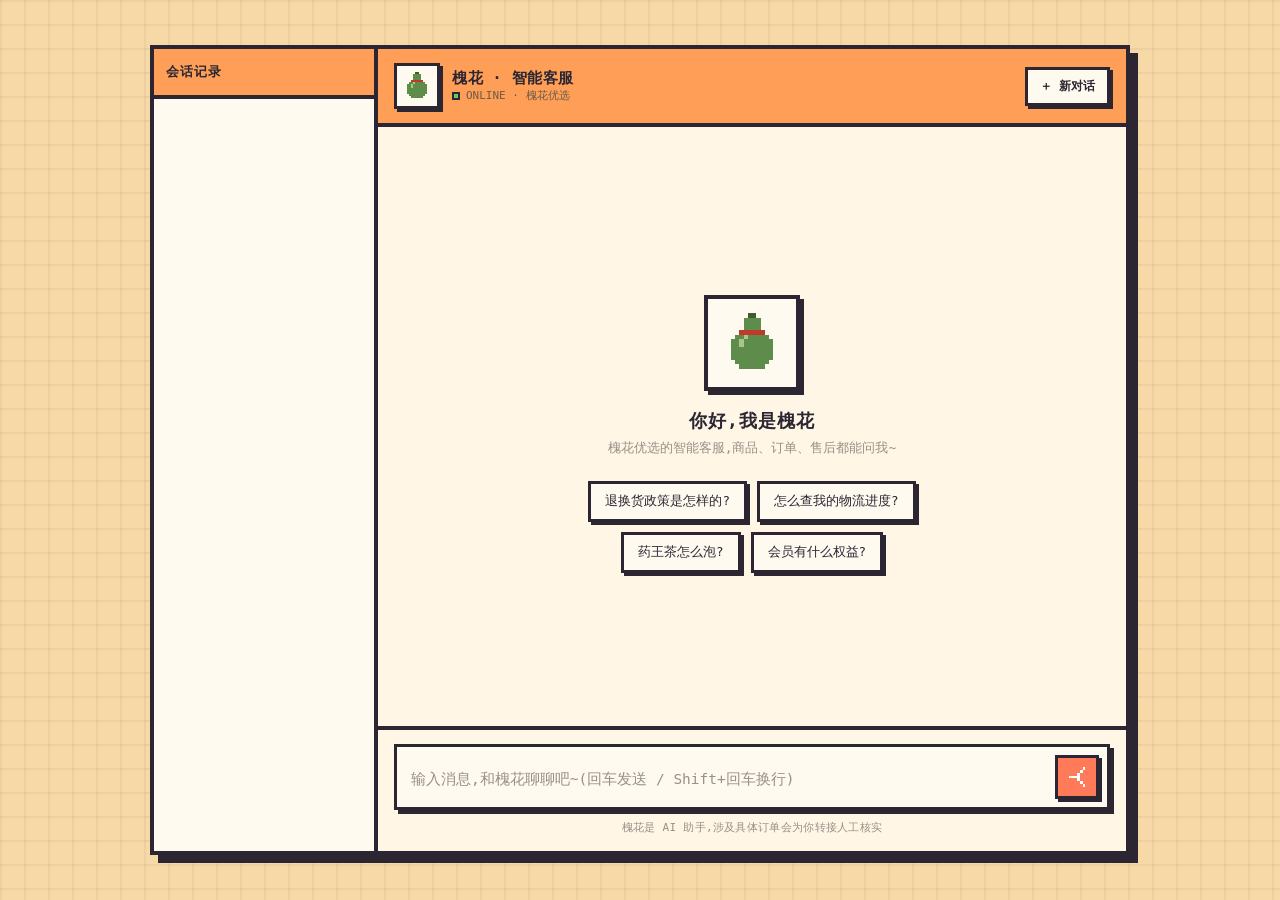
==== app/static/index.html @ 1f34b94e "Initial commit: MewHelp - 槐花优选 AI 智能客服 Agent 基于 Python 3.12 + FastAPI + LangGraph 的电商智能客服系统,覆盖意图分流、 " ====
<!doctype html>
<html lang="zh-CN">
<head>
  <meta charset="utf-8" />
  <meta name="viewport" content="width=device-width, initial-scale=1" />
  <title>槐花优选 · 智能客服</title>
  <link rel="icon" href="data:image/svg+xml,<svg xmlns='http://www.w3.org/2000/svg' viewBox='0 0 16 16' shape-rendering='crispEdges'><rect x='7' y='1' width='2' height='1' fill='%233e5c30'/><rect x='6' y='2' width='4' height='3' fill='%235e8c4a'/><rect x='5' y='5' width='6' height='1' fill='%23c0392b'/><rect x='4' y='6' width='8' height='7' fill='%235e8c4a'/><rect x='3' y='7' width='1' height='5' fill='%235e8c4a'/><rect x='12' y='7' width='1' height='5' fill='%235e8c4a'/><rect x='5' y='13' width='6' height='1' fill='%235e8c4a'/><rect x='5' y='7' width='1' height='2' fill='%23a8c686'/><rect x='6' y='6' width='1' height='1' fill='%23a8c686'/></svg>" />
  <style>
    :root {
      --ink: #2b2632;
      --fur: #ff9f57;
      --coral: #ff7a59;
      --cream: #fff6e6;
      --paper: #fffaf0;
      --muted: #9b8f86;
      --error: #d6455a;
      --online: #5fcf6a;
      --shadow: 4px 4px 0 var(--ink);
      --shadow-sm: 3px 3px 0 var(--ink);
      --shadow-lg: 8px 8px 0 var(--ink);
    }
    * { box-sizing: border-box; }
    img, svg { image-rendering: pixelated; }
    html, body { height: 100%; margin: 0; }
    body {
      font-family: ui-monospace, "SF Mono", "Cascadia Mono", Consolas,
        "PingFang SC", "Microsoft YaHei", monospace;
      color: var(--ink);
      display: flex;
      justify-content: center;
      align-items: center;
      background-color: #f7d9a8;
      background-image:
        linear-gradient(rgba(43,38,50,0.05) 2px, transparent 2px),
        linear-gradient(90deg, rgba(43,38,50,0.05) 2px, transparent 2px);
      background-size: 24px 24px;
    }
    .app {
      width: 100%;
      max-width: 980px;
      height: 100dvh;
      display: flex;
      flex-direction: row;
      background: var(--cream);
      overflow: hidden;
    }
    .main { flex: 1; min-width: 0; display: flex; flex-direction: column; }
    @media (min-width: 780px) {
      .app {
        height: min(90dvh, 860px);
        border: 4px solid var(--ink);
        box-shadow: var(--shadow-lg);
      }
    }

    /* ---------- ch07:会话侧栏(多会话切换,验收长对话记忆用) ---------- */
    #sidebar {
      flex: none;
      width: 224px;
      display: flex;
      flex-direction: column;
      border-right: 4px solid var(--ink);
      background: var(--paper);
    }
    @media (max-width: 779px) { #sidebar { display: none; } }
    .sb-head {
      padding: 14px 12px;
      border-bottom: 4px solid var(--ink);
      background: var(--fur);
      font-weight: 700; font-size: 13px; letter-spacing: 1px;
    }
    #conv-list { flex: 1; overflow-y: auto; padding: 10px; display: flex; flex-direction: column; gap: 8px; }
    #conv-list::-webkit-scrollbar { width: 10px; }
    #conv-list::-webkit-scrollbar-thumb { background: var(--fur); border: 2px solid var(--paper); }
    .conv-item {
      text-align: left;
      border: 3px solid var(--ink);
      background: var(--cream);
      padding: 8px 9px;
      cursor: pointer;
      font-family: inherit;
      color: var(--ink);
      box-shadow: 2px 2px 0 var(--ink);
      transition: transform .06s steps(1), box-shadow .06s steps(1), background .06s;
    }
    .conv-item:hover { background: #ffedd6; }
    .conv-item:active { transform: translate(2px, 2px); box-shadow: none; }
    .conv-item.active { background: var(--fur); transform: translate(2px, 2px); box-shadow: none; }
    .conv-item .ci-top { font-size: 12px; font-weight: 700; display: flex; align-items: center; gap: 6px; }
    .conv-item .ci-sum {
      font-size: 9px; font-weight: 700; color: #fff; background: var(--coral);
      border: 1px solid var(--ink); padding: 0 4px; letter-spacing: .5px;
    }
    .conv-item .ci-preview {
      font-size: 11px; color: var(--muted); margin-top: 3px;
      overflow: hidden; text-overflow: ellipsis; white-space: nowrap;
    }
    .sb-empty { font-size: 11.5px; color: var(--muted); text-align: center; padding: 18px 6px; }

    /* ---------- header ---------- */
    header {
      display: flex;
      align-items: center;
      gap: 12px;
      padding: 14px 16px;
      border-bottom: 4px solid var(--ink);
      background: var(--fur);
    }
    .avatar {
      flex: none;
      border: 3px solid var(--ink);
      background: var(--paper);
      box-shadow: var(--shadow-sm);
    }
    .avatar.lg { width: 46px; height: 46px; padding: 4px; }
    .avatar.sm { width: 34px; height: 34px; padding: 3px; box-shadow: 2px 2px 0 var(--ink); }
    .avatar svg { width: 100%; height: 100%; display: block; }
    .head-meta { display: flex; flex-direction: column; line-height: 1.35; }
    .head-meta .name { font-weight: 700; font-size: 15px; letter-spacing: .5px; }
    .head-meta .status { font-size: 11px; color: #6b5b48; display: flex; align-items: center; gap: 6px; }
    .dot-online { width: 8px; height: 8px; background: var(--online); border: 2px solid var(--ink); }
    header .spacer { flex: 1; }
    #new-chat {
      border: 3px solid var(--ink);
      background: var(--paper);
      color: var(--ink);
      padding: 8px 12px;
      font-family: inherit;
      font-size: 12px;
      font-weight: 700;
      cursor: pointer;
      box-shadow: var(--shadow-sm);
      transition: transform .06s steps(1), box-shadow .06s steps(1);
    }
    #new-chat:hover { background: #fff; }
    #new-chat:active { transform: translate(3px, 3px); box-shadow: none; }

    /* ---------- messages ---------- */
    #messages {
      flex: 1;
      overflow-y: auto;
      padding: 20px 18px 6px;
      display: flex;
      flex-direction: column;
      gap: 16px;
    }
    #messages::-webkit-scrollbar { width: 12px; }
    #messages::-webkit-scrollbar-track { background: transparent; }
    #messages::-webkit-scrollbar-thumb { background: var(--fur); border: 3px solid var(--cream); }

    .row { display: flex; align-items: flex-end; gap: 10px; animation: pop .12s steps(2); }
    .row.user { justify-content: flex-end; }
    .row.bot { justify-content: flex-start; }
    @keyframes pop { from { transform: translateY(6px); } to { transform: translateY(0); } }

    .bubble {
      max-width: 74%;
      padding: 11px 14px;
      border: 3px solid var(--ink);
      line-height: 1.65;
      font-size: 14.5px;
      white-space: pre-wrap;
      word-break: break-word;
      box-shadow: var(--shadow-sm);
    }
    .row.bot .bubble { background: var(--paper); color: var(--ink); }
    .row.user .bubble { background: var(--coral); color: #fff; }
    .bubble.error { background: #ffe3e6; color: var(--error); }
    .tool-badges { display: flex; flex-direction: column; gap: 4px; margin-bottom: 6px; }
    .tool-badges:empty { display: none; }
    .tool-badge {
      align-self: flex-start;
      font-size: 12px;
      color: var(--muted);
      background: rgba(0,0,0,.05);
      border: 1px dashed var(--muted);
      padding: 1px 7px;
      border-radius: 999px;
    }
    /* markdown 渲染(仅 bot 气泡文本区) */
    .bubble-text { white-space: normal; }
    .bubble-text > *:first-child { margin-top: 0; }
    .bubble-text > *:last-child { margin-bottom: 0; }
    .bubble-text p { margin: 0 0 8px; }
    .bubble-text h1, .bubble-text h2, .bubble-text h3,
    .bubble-text h4, .bubble-text h5, .bubble-text h6 {
      margin: 10px 0 6px; font-size: 15px; font-weight: 700;
    }
    .bubble-text ul, .bubble-text ol { margin: 6px 0; padding-left: 20px; }
    .bubble-text li { margin: 2px 0; }
    .bubble-text code {
      background: rgba(0,0,0,.06); padding: 1px 5px; border-radius: 4px;
      font-family: ui-monospace, Menlo, Consolas, monospace; font-size: 13px;
    }
    .bubble-text pre {
      background: rgba(0,0,0,.06); padding: 8px 10px; border-radius: 6px;
      overflow-x: auto; margin: 8px 0;
    }
    .bubble-text pre code { background: none; padding: 0; }
    .bubble-text table { border-collapse: collapse; margin: 8px 0; font-size: 13px; }
    .bubble-text th, .bubble-text td {
      border: 1px solid var(--muted); padding: 4px 8px; text-align: left;
    }
    .bubble-text th { background: rgba(0,0,0,.05); font-weight: 700; }
    .bubble-text hr { border: none; border-top: 2px dashed var(--muted); margin: 10px 0; }
    .bubble-text a { color: var(--coral); text-decoration: underline; }
    .bubble-text strong { font-weight: 700; }
    .bubble-text blockquote {
      margin: 6px 0; padding: 2px 10px; border-left: 3px solid var(--muted); color: var(--muted);
    }

    /* ---------- ch04:可点引用角标 + 来源浮层 ---------- */
    .cite {
      cursor: pointer;
      color: var(--coral);
      font-weight: 700;
      font-size: 11px;
      vertical-align: super;
      line-height: 0;
      padding: 0 1px;
      border-bottom: 2px solid var(--coral);
      user-select: none;
    }
    .cite:hover { background: var(--coral); color: #fff; }
    .cite-pop {
      position: fixed;
      z-index: 50;
      background: var(--paper);
      border: 3px solid var(--ink);
      box-shadow: var(--shadow);
      padding: 10px 12px;
      font-size: 13px;
      line-height: 1.55;
      max-height: 50vh;
      overflow-y: auto;
    }
    .cite-pop-path {
      font-weight: 700; font-size: 12px; color: var(--coral);
      border-bottom: 2px dashed var(--muted); padding-bottom: 5px; margin-bottom: 6px;
      word-break: break-word;
    }
    .cite-pop-q { font-weight: 700; margin-bottom: 4px; }
    .cite-pop-a { color: var(--ink); white-space: pre-wrap; word-break: break-word; }
    .cite-pop-meta { margin-top: 7px; font-size: 11px; color: var(--muted); }

    /* ---------- ch04:每段回答满意度反馈(👍/👎) ---------- */
    .feedback { display: flex; align-items: center; gap: 8px; margin-top: 10px; }
    .fb-btn {
      border: 2px solid var(--ink);
      background: var(--paper);
      color: var(--ink);
      width: 32px; height: 28px;
      display: grid; place-items: center;
      font-size: 14px; line-height: 1; padding: 0;
      font-family: inherit;
      cursor: pointer;
      box-shadow: 2px 2px 0 var(--ink);
      transition: transform .06s steps(1), box-shadow .06s steps(1), background .06s;
    }
    .fb-btn:hover:not(:disabled) { background: #ffedd6; }
    .fb-btn:active:not(:disabled) { transform: translate(2px, 2px); box-shadow: none; }
    .fb-btn.active { background: var(--coral); color: #fff; transform: translate(2px, 2px); box-shadow: none; }
    .fb-btn.dim { opacity: .4; }
    .fb-btn:disabled { cursor: default; }
    .fb-btn svg { width: 18px; height: 18px; display: block; image-rendering: auto; }
    .fb-done { font-size: 11px; color: var(--muted); letter-spacing: .3px; }

    /* typing indicator (blocky) */
    .typing { display: inline-flex; gap: 5px; padding: 3px 1px; }
    .typing span {
      width: 8px; height: 8px; background: var(--coral);
      animation: blink 1s steps(2) infinite;
    }
    .typing span:nth-child(2) { animation-delay: .2s; }
    .typing span:nth-child(3) { animation-delay: .4s; }
    @keyframes blink { 0%, 50% { opacity: 1; } 50.01%, 100% { opacity: .25; } }

    /* ---------- empty state ---------- */
    .empty {
      margin: auto;
      text-align: center;
      display: flex;
      flex-direction: column;
      align-items: center;
      gap: 6px;
      padding: 20px 12px;
      animation: pop .16s steps(3);
    }
    .empty .mascot {
      width: 96px; height: 96px; padding: 10px;
      border: 4px solid var(--ink);
      background: var(--paper);
      box-shadow: var(--shadow);
      margin-bottom: 12px;
    }
    .empty .mascot svg { width: 100%; height: 100%; display: block; }
    .empty h1 { font-size: 18px; margin: 0; font-weight: 700; letter-spacing: 1px; }
    .empty p { margin: 0; color: var(--muted); font-size: 13px; }
    .chips { display: flex; flex-wrap: wrap; gap: 10px; justify-content: center; margin-top: 18px; max-width: 440px; }
    .chip {
      border: 3px solid var(--ink);
      background: var(--paper);
      color: var(--ink);
      padding: 9px 14px;
      font-family: inherit;
      font-size: 12.5px;
      cursor: pointer;
      box-shadow: var(--shadow-sm);
      transition: transform .06s steps(1), box-shadow .06s steps(1), background .06s;
    }
    .chip:hover { background: #ffedd6; }
    .chip:active { transform: translate(3px, 3px); box-shadow: none; }

    /* ---------- ch05:actions 帧 - 转人工/建工单两独立按钮 ---------- */
    .action-bar { display: flex; gap: 10px; margin-top: 12px; flex-wrap: wrap; }
    .action-btn {
      border: 3px solid var(--ink);
      background: var(--paper);
      color: var(--ink);
      padding: 8px 14px;
      font-family: inherit;
      font-size: 12.5px;
      cursor: pointer;
      box-shadow: var(--shadow-sm);
      transition: transform .06s steps(1), box-shadow .06s steps(1), background .06s;
    }
    .action-btn:hover:not(:disabled) { background: #ffedd6; }
    .action-btn:active:not(:disabled) { transform: translate(3px, 3px); box-shadow: none; }
    .action-btn:disabled { background: #e8dcc8; color: var(--muted); cursor: not-allowed; }

    /* ---------- ch05:建工单表单弹窗 ---------- */
    .modal-mask {
      position: fixed; inset: 0; z-index: 50;
      background: rgba(43, 38, 50, .45);
      display: none; align-items: center; justify-content: center;
      padding: 20px;
    }
    .modal-mask.open { display: flex; }
    .ticket-modal {
      width: 100%; max-width: 420px;
      background: var(--paper);
      border: 4px solid var(--ink);
      box-shadow: var(--shadow-lg);
      padding: 20px;
    }
    .ticket-modal h3 { margin: 0 0 4px; font-size: 16px; color: var(--ink); }
    .ticket-modal .sub { margin: 0 0 16px; font-size: 12px; color: var(--muted); }
    .ticket-field { margin-bottom: 14px; }
    .ticket-field label { display: block; font-size: 12.5px; margin-bottom: 6px; color: var(--ink); }
    .ticket-field label .req { color: var(--error); }
    .ticket-field select,
    .ticket-field textarea {
      width: 100%; font-family: inherit; font-size: 13px; color: var(--ink);
      border: 3px solid var(--ink); background: var(--cream);
      padding: 9px 10px; box-shadow: var(--shadow-sm);
    }
    .ticket-field textarea { resize: vertical; min-height: 88px; }
    .ticket-field select:focus,
    .ticket-field textarea:focus { outline: none; background: #fff; }
    .ticket-err { color: var(--error); font-size: 12px; min-height: 16px; margin: -6px 0 10px; }
    .modal-actions { display: flex; gap: 10px; justify-content: flex-end; }
    .modal-actions button {
      border: 3px solid var(--ink); font-family: inherit; font-size: 13px;
      padding: 9px 16px; cursor: pointer; box-shadow: var(--shadow-sm);
    }
    .modal-actions .cancel { background: var(--paper); color: var(--ink); }
    .modal-actions .cancel:hover { background: #ffedd6; }
    .modal-actions .submit { background: var(--coral); color: #fff; }
    .modal-actions .submit:hover:not(:disabled) { background: #ff6a45; }
    .modal-actions button:active:not(:disabled) { transform: translate(3px, 3px); box-shadow: none; }
    .modal-actions .submit:disabled { background: #e8dcc8; color: var(--muted); cursor: not-allowed; }
    /* ch06:退款表单只读订单号输入框 */
    .ticket-field input {
      width: 100%; font-family: inherit; font-size: 13px; color: var(--muted);
      border: 3px solid var(--ink); background: #efe6d4;
      padding: 9px 10px; box-shadow: var(--shadow-sm);
    }
    /* ch06:订单选择器卡片(interrupt 缺订单号时聊天流里点选) */
    .order-cards { display: flex; flex-direction: column; gap: 8px; margin-top: 10px; }
    .order-card {
      text-align: left; border: 3px solid var(--ink); background: var(--cream);
      padding: 9px 11px; cursor: pointer; box-shadow: var(--shadow-sm);
      font-family: inherit; color: var(--ink);
    }
    .order-card:hover:not(:disabled) { background: #ffedd6; }
    .order-card:active:not(:disabled) { transform: translate(3px, 3px); box-shadow: none; }
    .order-card:disabled { cursor: not-allowed; opacity: .55; }
    .order-card.picked { background: #ffe0b3; opacity: 1; }
    .order-card .oc-top { font-size: 13px; font-weight: 700; }
    .order-card .oc-mid { font-size: 12.5px; margin-top: 2px; }
    .order-card .oc-bot { font-size: 11.5px; color: var(--muted); margin-top: 2px; }

    /* ---------- ch08:工单预览确认卡(interrupt confirm_ticket) ---------- */
    .ticket-confirm {
      border: 3px solid var(--ink); background: var(--cream);
      padding: 10px 12px; margin-top: 10px; box-shadow: var(--shadow-sm);
    }
    .ticket-confirm .tc-title { font-size: 13px; font-weight: 700; margin-bottom: 6px; }
    .ticket-confirm .tc-row { font-size: 12.5px; margin-top: 3px; display: flex; gap: 6px; }
    .ticket-confirm .tc-label { color: var(--muted); flex: none; }
    .ticket-confirm .tc-btns { display: flex; gap: 8px; margin-top: 10px; }
    .ticket-confirm .tc-cancel { background: var(--paper); }
    .ticket-confirm.decided { opacity: .75; }

    /* ---------- composer ---------- */
    footer { padding: 14px 16px 16px; border-top: 4px solid var(--ink); background: var(--cream); }
    .composer {
      display: flex;
      align-items: flex-end;
      gap: 10px;
      background: var(--paper);
      border: 3px solid var(--ink);
      padding: 8px 8px 8px 14px;
      box-shadow: var(--shadow);
    }
    #input {
      flex: 1;
      resize: none;
      border: none;
      background: transparent;
      padding: 8px 0;
      font-size: 14.5px;
      font-family: inherit;
      line-height: 1.5;
      max-height: 128px;
      color: var(--ink);
    }
    #input:focus { outline: none; }
    #input::placeholder { color: var(--muted); }
    #send {
      flex: none;
      width: 44px; height: 44px;
      border: 3px solid var(--ink);
      background: var(--coral);
      color: #fff;
      cursor: pointer;
      display: grid;
      place-items: center;
      box-shadow: var(--shadow-sm);
      transition: transform .06s steps(1), box-shadow .06s steps(1);
    }
    #send:hover:not(:disabled) { background: #ff8b6d; }
    #send:active:not(:disabled) { transform: translate(3px, 3px); box-shadow: none; }
    #send:disabled { background: #d8cbc0; cursor: not-allowed; box-shadow: none; }
    #send svg { width: 22px; height: 22px; display: block; }
    .foot-note { text-align: center; color: var(--muted); font-size: 11px; margin: 10px 0 0; letter-spacing: .3px; }
  </style>
</head>
<body>
  <div class="app">
    <aside id="sidebar">
      <div class="sb-head">会话记录</div>
      <div id="conv-list"></div>
    </aside>
    <div class="main">
    <header>
      <div class="avatar lg" data-mascot></div>
      <div class="head-meta">
        <span class="name">槐花 · 智能客服</span>
        <span class="status"><span class="dot-online"></span>ONLINE · 槐花优选</span>
      </div>
      <div class="spacer"></div>
      <button id="new-chat" type="button">＋ 新对话</button>
    </header>

    <div id="messages"></div>

    <footer>
      <div class="composer">
        <textarea id="input" rows="1" placeholder="输入消息,和槐花聊聊吧~(回车发送 / Shift+回车换行)"></textarea>
        <button id="send" type="button" aria-label="发送">
          <svg viewBox="0 0 16 16" shape-rendering="crispEdges" fill="currentColor">
            <rect x="2" y="7" width="8" height="2"/><rect x="8" y="5" width="2" height="2"/>
            <rect x="8" y="9" width="2" height="2"/><rect x="10" y="3" width="2" height="2"/>
            <rect x="10" y="11" width="2" height="2"/><rect x="12" y="1" width="2" height="2"/>
            <rect x="12" y="13" width="2" height="2"/>
          </svg>
        </button>
      </div>
      <p class="foot-note">槐花是 AI 助手,涉及具体订单会为你转接人工核实</p>
    </footer>
    </div><!-- /.main -->
  </div>

  <!-- ch05:建工单表单弹窗(点「建工单」弹出,选类别+填描述再提交) -->
  <div class="modal-mask" id="ticketMask">
    <div class="ticket-modal" role="dialog" aria-modal="true" aria-labelledby="ticketTitle">
      <h3 id="ticketTitle">创建工单</h3>
      <p class="sub">槐花会把问题登记成工单跟进处理</p>
      <div class="ticket-field">
        <label for="ticketType">反馈类别 <span class="req">*</span></label>
        <select id="ticketType">
          <option value="" disabled selected>请选择反馈类别…</option>
          <option value="售后">售后</option>
          <option value="投诉">投诉</option>
          <option value="咨询">咨询</option>
        </select>
      </div>
      <div class="ticket-field">
        <label for="ticketDesc">反馈描述 <span class="req">*</span></label>
        <textarea id="ticketDesc" placeholder="请描述您遇到的问题…"></textarea>
      </div>
      <div class="ticket-err" id="ticketErr"></div>
      <div class="modal-actions">
        <button type="button" class="cancel" id="ticketCancel">取消</button>
        <button type="button" class="submit" id="ticketSubmit">提交工单</button>
      </div>
    </div>
  </div>

  <div class="modal-mask" id="refundMask">
    <div class="ticket-modal" role="dialog" aria-modal="true" aria-labelledby="refundTitle">
      <h3 id="refundTitle">提交退款工单</h3>
      <p class="sub">确认订单与退款原因后提交,槐花会为您登记退款申请</p>
      <div class="ticket-field">
        <label for="refundOrder">订单号</label>
        <input id="refundOrder" type="text" readonly />
      </div>
      <div class="ticket-field">
        <label for="refundReason">退款原因 <span class="req">*</span></label>
        <select id="refundReason">
          <option value="" disabled selected>请选择退款原因…</option>
          <option value="七天无理由">七天无理由</option>
          <option value="质量问题">质量问题</option>
          <option value="发错货">发错货</option>
          <option value="不想要了">不想要了</option>
          <option value="其他">其他</option>
        </select>
      </div>
      <div class="ticket-err" id="refundErr"></div>
      <div class="modal-actions">
        <button type="button" class="cancel" id="refundCancel">取消</button>
        <button type="button" class="submit" id="refundSubmit">提交退款</button>
      </div>
    </div>
  </div>

  <script>
    const SESSION_KEY = "mewhelp_session_id";      // 稳定用户标识,作 user_id
    const CONV_KEY = "mewhelp_conversation_id";     // 当前会话 id,由后端 done 帧回传
    const SUGGESTIONS = ["退换货政策是怎样的?", "怎么查我的物流进度?", "药王茶怎么泡?", "会员有什么权益?"];
    const GOURD_SVG =
      '<svg viewBox="0 0 16 16" shape-rendering="crispEdges">' +
      '<rect x="7" y="1" width="2" height="1" fill="#3e5c30"/>' +
      '<rect x="6" y="2" width="4" height="3" fill="#5e8c4a"/>' +
      '<rect x="5" y="5" width="6" height="1" fill="#c0392b"/>' +
      '<rect x="4" y="6" width="8" height="7" fill="#5e8c4a"/>' +
      '<rect x="3" y="7" width="1" height="5" fill="#5e8c4a"/>' +
      '<rect x="12" y="7" width="1" height="5" fill="#5e8c4a"/>' +
      '<rect x="5" y="13" width="6" height="1" fill="#5e8c4a"/>' +
      '<rect x="5" y="7" width="1" height="2" fill="#a8c686"/>' +
      '<rect x="6" y="6" width="1" height="1" fill="#a8c686"/>' +
      "</svg>";
    // 点赞/点踩大拇指(矢量填充,fill=currentColor:平时 ink、点亮时随按钮变白)
    const THUMB_UP_SVG =
      '<svg viewBox="0 0 24 24" fill="currentColor"><path d="M1 21h4V9H1v12zm22-11c0-1.1-.9-2-2-2h-6.31l.95-4.57.03-.32c0-.41-.17-.79-.44-1.06L14.17 1 7.59 7.59C7.22 7.95 7 8.45 7 9v10c0 1.1.9 2 2 2h9c.83 0 1.54-.5 1.84-1.22l3.02-7.05c.09-.23.14-.47.14-.73v-2z"/></svg>';
    const THUMB_DOWN_SVG =
      '<svg viewBox="0 0 24 24" fill="currentColor"><path d="M15 3H6c-.83 0-1.54.5-1.84 1.22l-3.02 7.05c-.09.23-.14.47-.14.73v2c0 1.1.9 2 2 2h6.31l-.95 4.57-.03.32c0 .41.17.79.44 1.06L9.83 23l6.59-6.59c.36-.36.58-.86.58-1.41V5c0-1.1-.9-2-2-2zm4 0v12h4V3h-4z"/></svg>';
    const messagesEl = document.getElementById("messages");
    const inputEl = document.getElementById("input");
    const sendBtn = document.getElementById("send");
    const newChatBtn = document.getElementById("new-chat");

    for (const el of document.querySelectorAll("[data-mascot]")) el.innerHTML = GOURD_SVG;

    function getUserId() {
      let id = localStorage.getItem(SESSION_KEY);
      if (!id) {
        id = crypto.randomUUID();
        localStorage.setItem(SESSION_KEY, id);
      }
      return id;
    }

    function getConversationId() {
      const v = localStorage.getItem(CONV_KEY);
      return v ? Number(v) : null;
    }
    function setConversationId(id) {
      if (id != null) localStorage.setItem(CONV_KEY, String(id));
    }
    function clearConversationId() {
      localStorage.removeItem(CONV_KEY);
    }

    function renderEmptyState() {
      messagesEl.innerHTML = "";
      const wrap = document.createElement("div");
      wrap.className = "empty";
      wrap.innerHTML =
        '<div class="mascot">' + GOURD_SVG + "</div>" +
        "<h1>你好,我是槐花</h1>" +
        "<p>槐花优选的智能客服,商品、订单、售后都能问我~</p>" +
        '<div class="chips"></div>';
      const chips = wrap.querySelector(".chips");
      for (const s of SUGGESTIONS) {
        const c = document.createElement("button");
        c.className = "chip";
        c.type = "button";
        c.textContent = s;
        c.addEventListener("click", () => { if (!sendBtn.disabled) send(s); });
        chips.appendChild(c);
      }
      messagesEl.appendChild(wrap);
    }

    function clearEmptyState() {
      const e = messagesEl.querySelector(".empty");
      if (e) e.remove();
    }

    function addRow(role) {
      clearEmptyState();
      const row = document.createElement("div");
      row.className = "row " + role;
      if (role === "bot") {
        const av = document.createElement("div");
        av.className = "avatar sm";
        av.innerHTML = GOURD_SVG;
        row.appendChild(av);
      }
      const bubble = document.createElement("div");
      bubble.className = "bubble";
      row.appendChild(bubble);
      messagesEl.appendChild(row);
      messagesEl.scrollTop = messagesEl.scrollHeight;
      return bubble;
    }

    function showTyping(bubble) {
      bubble.innerHTML = '<span class="typing"><span></span><span></span><span></span></span>';
    }

    function setBusy(busy) {
      sendBtn.disabled = busy;
      inputEl.disabled = busy;
      if (!busy) inputEl.focus();
    }

    // ---------- 轻量 markdown 渲染(零依赖,先转义再解析,防注入) ----------
    function escapeHtml(s) {
      return s.replace(/[&<>]/g, (c) => ({ "&": "&amp;", "<": "&lt;", ">": "&gt;" }[c]));
    }
    function renderInline(s) {
      s = s.replace(/`([^`]+)`/g, (m, c) => "<code>" + c + "</code>");
      s = s.replace(/\*\*([^*]+)\*\*/g, "<strong>$1</strong>");
      s = s.replace(/(^|[^*])\*([^*\n]+)\*/g, "$1<em>$2</em>");
      s = s.replace(/~~([^~]+)~~/g, "<del>$1</del>");
      // 仅允许 http(s) 链接,挡 javascript: 等
      s = s.replace(/\[([^\]]+)\]\((https?:\/\/[^)\s]+)\)/g,
        '<a href="$2" target="_blank" rel="noopener">$1</a>');
      return s;
    }
    function renderMarkdown(md) {
      const lines = escapeHtml(md).split("\n");
      const out = [];
      const isTableSep = (l) => l && l.includes("-") && /^\s*\|?[\s:|-]+\|[\s:|-]*$/.test(l);
      const splitRow = (l) => l.replace(/^\s*\|/, "").replace(/\|\s*$/, "").split("|").map((c) => c.trim());
      const isSpecial = (l, next) =>
        /^```/.test(l) || /^(#{1,6})\s/.test(l) || /^\s*[-*+]\s+/.test(l) ||
        /^\s*\d+\.\s+/.test(l) || /^\s*(---|\*\*\*|___)\s*$/.test(l) || /^\s*>\s?/.test(l) ||
        (l.includes("|") && isTableSep(next));
      let i = 0;
      while (i < lines.length) {
        const line = lines[i];
        let m;
        if (/^```/.test(line)) {                                   // 代码块
          const buf = []; i++;
          while (i < lines.length && !/^```\s*$/.test(lines[i])) { buf.push(lines[i]); i++; }
          i++;
          out.push("<pre><code>" + buf.join("\n") + "</code></pre>"); continue;
        }
        if ((m = line.match(/^(#{1,6})\s+(.*)$/))) {               // 标题
          const n = m[1].length; out.push(`<h${n}>` + renderInline(m[2]) + `</h${n}>`); i++; continue;
        }
        if (/^\s*(---|\*\*\*|___)\s*$/.test(line)) { out.push("<hr>"); i++; continue; }  // 分隔线
        if (line.includes("|") && isTableSep(lines[i + 1])) {      // 表格
          const headers = splitRow(line); i += 2; const rows = [];
          while (i < lines.length && lines[i].includes("|") && lines[i].trim() !== "") {
            rows.push(splitRow(lines[i])); i++;
          }
          let t = "<table><thead><tr>" + headers.map((c) => "<th>" + renderInline(c) + "</th>").join("") + "</tr></thead><tbody>";
          for (const r of rows) t += "<tr>" + r.map((c) => "<td>" + renderInline(c) + "</td>").join("") + "</tr>";
          out.push(t + "</tbody></table>"); continue;
        }
        if (/^\s*[-*+]\s+/.test(line)) {                           // 无序列表
          const items = [];
          while (i < lines.length && /^\s*[-*+]\s+/.test(lines[i])) {
            items.push("<li>" + renderInline(lines[i].replace(/^\s*[-*+]\s+/, "")) + "</li>"); i++;
          }
          out.push("<ul>" + items.join("") + "</ul>"); continue;
        }
        if (/^\s*\d+\.\s+/.test(line)) {                           // 有序列表
          const items = [];
          while (i < lines.length && /^\s*\d+\.\s+/.test(lines[i])) {
            items.push("<li>" + renderInline(lines[i].replace(/^\s*\d+\.\s+/, "")) + "</li>"); i++;
          }
          out.push("<ol>" + items.join("") + "</ol>"); continue;
        }
        if (/^\s*>\s?/.test(line)) {                               // 引用
          const buf = [];
          while (i < lines.length && /^\s*>\s?/.test(lines[i])) { buf.push(lines[i].replace(/^\s*>\s?/, "")); i++; }
          out.push("<blockquote>" + buf.map(renderInline).join("<br>") + "</blockquote>"); continue;
        }
        if (line.trim() === "") { i++; continue; }                 // 空行
        const para = [];                                           // 段落
        while (i < lines.length && lines[i].trim() !== "" && !isSpecial(lines[i], lines[i + 1])) {
          para.push(lines[i]); i++;
        }
        out.push("<p>" + para.map(renderInline).join("<br>") + "</p>");
      }
      return out.join("");
    }

    // ---------- ch04:引用角标 [n] → 可点,弹来源浮层(section_path + 原文) ----------
    let citePop = null;
    function ensureCitePop() {
      if (citePop) return citePop;
      citePop = document.createElement("div");
      citePop.className = "cite-pop";
      citePop.hidden = true;
      document.body.appendChild(citePop);
      document.addEventListener("click", (e) => {
        if (citePop.hidden) return;
        if (!citePop.contains(e.target) && !e.target.classList.contains("cite")) hideCitePop();
      });
      document.addEventListener("keydown", (e) => { if (e.key === "Escape") hideCitePop(); });
      window.addEventListener("resize", hideCitePop);
      return citePop;
    }
    function hideCitePop() { if (citePop) citePop.hidden = true; }
    function showCitePop(sup, c) {
      const pop = ensureCitePop();
      pop.innerHTML =
        '<div class="cite-pop-path">' + escapeHtml(c.section_path || "来源") + "</div>" +
        (c.question ? '<div class="cite-pop-q">' + escapeHtml(c.question) + "</div>" : "") +
        '<div class="cite-pop-a">' + escapeHtml(c.answer || "") + "</div>" +
        '<div class="cite-pop-meta">来源编号 [' + c.n + "]" +
        (c.content_type ? " · " + escapeHtml(c.content_type) : "") + "</div>";
      pop.hidden = false;
      // 定位:角标下方,超出视口右/下边则回收
      const r = sup.getBoundingClientRect();
      const pw = Math.min(320, window.innerWidth - 24);
      pop.style.width = pw + "px";
      let left = Math.min(r.left, window.innerWidth - pw - 12);
      let top = r.bottom + 6;
      if (top + pop.offsetHeight > window.innerHeight - 12) top = Math.max(12, r.top - pop.offsetHeight - 6);
      pop.style.left = Math.max(12, left) + "px";
      pop.style.top = top + "px";
    }
    function decorateCitations(container, citations) {
      const byN = new Map(citations.map((c) => [String(c.n), c]));
      const walker = document.createTreeWalker(container, NodeFilter.SHOW_TEXT);
      const targets = [];
      let node;
      while ((node = walker.nextNode())) {
        if (node.parentElement.classList.contains("cite")) continue;
        if (/\[\d+\]/.test(node.nodeValue)) targets.push(node);
      }
      for (const textNode of targets) {
        const frag = document.createDocumentFragment();
        let last = 0;
        const re = /\[(\d+)\]/g;
        let m;
        while ((m = re.exec(textNode.nodeValue))) {
          const c = byN.get(m[1]);
          if (!c) continue;  // 非有效编号,保留原文
          if (m.index > last) frag.appendChild(document.createTextNode(textNode.nodeValue.slice(last, m.index)));
          const sup = document.createElement("sup");
          sup.className = "cite";
          sup.textContent = "[" + m[1] + "]";
          sup.title = c.section_path || "查看来源";
          sup.addEventListener("click", (e) => { e.stopPropagation(); showCitePop(sup, c); });
          frag.appendChild(sup);
          last = m.index + m[0].length;
        }
        if (last > 0) {
          if (last < textNode.nodeValue.length) frag.appendChild(document.createTextNode(textNode.nodeValue.slice(last)));
          textNode.parentNode.replaceChild(frag, textNode);
        }
      }
    }

    // ---------- ch04:每段回答满意度反馈(👍/👎,点一次点亮 + 已反馈,一次性)----------
    function addFeedbackBar(bubble) {
      if (bubble.querySelector(".feedback")) return;   // 防重复挂
      const bar = document.createElement("div");
      bar.className = "feedback";
      const up = document.createElement("button");
      up.type = "button"; up.className = "fb-btn"; up.innerHTML = THUMB_UP_SVG;
      up.setAttribute("aria-label", "这条回答有帮助");
      const down = document.createElement("button");
      down.type = "button"; down.className = "fb-btn"; down.innerHTML = THUMB_DOWN_SVG;
      down.setAttribute("aria-label", "这条回答没帮助");
      const done = document.createElement("span");
      done.className = "fb-done"; done.hidden = true; done.textContent = "已反馈,谢谢~";
      bar.append(up, down, done);
      // ch09:向上找这条回答之前最近的用户气泡,把该轮用户原话带给后端(👎 落池要用)
      function userQuestionBefore() {
        let row = bubble.closest(".row");
        while (row && (row = row.previousElementSibling)) {
          if (row.classList && row.classList.contains("user")) {
            const b = row.querySelector(".bubble");
            return (b ? b.textContent : row.textContent).trim();
          }
        }
        return "";
      }
      function give(chosen, other) {
        if (bar.dataset.given) return;   // 一次性,点过不再变
        bar.dataset.given = "1";
        chosen.classList.add("active");  // 点亮选中的
        other.classList.add("dim");      // 另一个淡出
        up.disabled = true; down.disabled = true;
        done.hidden = false;             // 显示"已反馈"
        // ch09:反馈接后端——👎 落低置信度问题池进飞轮,👍 后端只记日志;失败静默,UI 行为不变
        fetch("/api/feedback", {
          method: "POST", headers: { "Content-Type": "application/json" },
          body: JSON.stringify({ conversation_id: getConversationId(),
                                 rating: chosen === down ? "down" : "up",
                                 question: userQuestionBefore() }),
        }).catch(() => {});
      }
      up.addEventListener("click", () => give(up, down));
      down.addEventListener("click", () => give(down, up));
      bubble.appendChild(bar);
    }

    // ---------- ch05:actions 帧 - 转人工/建工单两按钮交互 ----------
    function renderActions(bubble, items) {
      const bar = document.createElement("div");
      bar.className = "action-bar";
      for (const a of items) {
        if (a.type === "select_order") {
          // ch08:报了不属于自己的订单号被拒,把他名下的单列出来点选。拒绝之后得给条出路,
          // 否则用户既查不到,也不知道自己的单号是多少
          renderOrderCards(bubble, a.orders || [], pickThenAsk);
          continue;
        }
        const btn = document.createElement("button");
        btn.type = "button";
        btn.className = "action-btn";
        if (a.type === "transfer_human") {
          btn.textContent = "转人工";
          btn.addEventListener("click", () => {
            btn.disabled = true;
            // 纯前端模拟:显示已转接 + 人工客服问候(本章不接真人系统)
            const sys = addRow("bot"); sys.textContent = "已转接人工客服";
            const greet = addRow("bot");
            greet.textContent = "您好,我是槐花优选人工客服,请问有什么可以帮您的";
            messagesEl.scrollTop = messagesEl.scrollHeight;
          });
        } else if (a.type === "create_ticket") {
          btn.textContent = "建工单";
          // 点「建工单」不再直接建单,而是弹出工单表单让用户选类别+填描述再提交
          btn.addEventListener("click", () => openTicketModal(btn));
        } else if (a.type === "refund_form") {
          btn.textContent = "提交退款工单";
          // ch06:能退时 Agent 调 submit_refund 被拦成此动作,点开退款表单(订单号只读+原因下拉)
          btn.addEventListener("click", () => openRefundModal(btn, a.draft || {}));
        }
        bar.appendChild(btn);
      }
      if (bar.children.length) bubble.appendChild(bar);   // 只有订单卡时不留一条空按钮栏
    }

    // ---------- ch05:建工单表单弹窗控制 ----------
    const ticketMask = document.getElementById("ticketMask");
    const ticketType = document.getElementById("ticketType");
    const ticketDesc = document.getElementById("ticketDesc");
    const ticketErr = document.getElementById("ticketErr");
    const ticketSubmit = document.getElementById("ticketSubmit");
    const ticketCancel = document.getElementById("ticketCancel");
    let ticketTriggerBtn = null;  // 记住是哪个「建工单」按钮触发的,成功后置灰它

    function openTicketModal(triggerBtn) {
      ticketTriggerBtn = triggerBtn;
      ticketType.value = "";          // 不预选,强制用户选
      ticketDesc.value = "";          // 留空,用户自己写
      ticketErr.textContent = "";
      ticketSubmit.disabled = false;
      ticketSubmit.textContent = "提交工单";
      ticketMask.classList.add("open");
      ticketDesc.focus();
    }
    function closeTicketModal() {
      ticketMask.classList.remove("open");
      ticketTriggerBtn = null;
    }

    ticketCancel.addEventListener("click", closeTicketModal);
    // 点遮罩空白处 / Esc 关闭(取消不建单,建工单按钮保持可用可重开)
    ticketMask.addEventListener("click", (e) => { if (e.target === ticketMask) closeTicketModal(); });
    document.addEventListener("keydown", (e) => {
      if (e.key === "Escape" && ticketMask.classList.contains("open")) closeTicketModal();
    });

    ticketSubmit.addEventListener("click", async () => {
      const type = ticketType.value;
      const desc = ticketDesc.value.trim();
      if (!type) { ticketErr.textContent = "请选择反馈类别"; return; }
      if (!desc) { ticketErr.textContent = "请填写反馈描述"; ticketDesc.focus(); return; }
      ticketErr.textContent = "";
      ticketSubmit.disabled = true;
      ticketSubmit.textContent = "提交中…";
      try {
        const resp = await fetch("/api/actions/create-ticket", {
          method: "POST", headers: { "Content-Type": "application/json" },
          body: JSON.stringify({
            conversation_id: getConversationId(),
            description: desc,
            ticket_type: type,
          }),
        });
        const data = await resp.json();
        if (resp.ok) {
          if (ticketTriggerBtn) ticketTriggerBtn.disabled = true;  // 建成后该气泡的按钮置灰
          closeTicketModal();
          addRow("bot").textContent = "工单已创建:" + data.ticket_no;
          messagesEl.scrollTop = messagesEl.scrollHeight;
        } else {
          ticketErr.textContent = "工单创建失败,请稍后重试";
          ticketSubmit.disabled = false;
          ticketSubmit.textContent = "提交工单";
        }
      } catch (e) {
        ticketErr.textContent = "工单创建失败,请稍后重试";
        ticketSubmit.disabled = false;
        ticketSubmit.textContent = "提交工单";
      }
    });

    // ---------- ch06:退款表单弹窗控制(订单号只读 + 固定类目原因下拉)----------
    const refundMask = document.getElementById("refundMask");
    const refundOrder = document.getElementById("refundOrder");
    const refundReason = document.getElementById("refundReason");
    const refundErr = document.getElementById("refundErr");
    const refundSubmit = document.getElementById("refundSubmit");
    const refundCancel = document.getElementById("refundCancel");
    let refundTriggerBtn = null;

    function openRefundModal(triggerBtn, draft) {
      refundTriggerBtn = triggerBtn;
      refundOrder.value = (draft && draft.order_id) || "";
      refundReason.value = "";
      refundErr.textContent = "";
      refundSubmit.disabled = false;
      refundSubmit.textContent = "提交退款";
      refundMask.classList.add("open");
    }
    function closeRefundModal() { refundMask.classList.remove("open"); refundTriggerBtn = null; }
    refundCancel.addEventListener("click", closeRefundModal);
    refundMask.addEventListener("click", (e) => { if (e.target === refundMask) closeRefundModal(); });
    document.addEventListener("keydown", (e) => {
      if (e.key === "Escape" && refundMask.classList.contains("open")) closeRefundModal();
    });
    refundSubmit.addEventListener("click", async () => {
      const reason = refundReason.value;
      if (!reason) { refundErr.textContent = "请选择退款原因"; return; }
      refundErr.textContent = "";
      refundSubmit.disabled = true;
      refundSubmit.textContent = "提交中…";
      try {
        const resp = await fetch("/api/actions/create-refund", {
          method: "POST", headers: { "Content-Type": "application/json" },
          body: JSON.stringify({ conversation_id: getConversationId(),
            order_id: refundOrder.value, reason }),
        });
        const data = await resp.json();
        if (resp.ok) {
          if (refundTriggerBtn) refundTriggerBtn.disabled = true;
          closeRefundModal();
          addRow("bot").textContent = "退款申请已提交:" + data.ticket_no;
          messagesEl.scrollTop = messagesEl.scrollHeight;
        } else {
          refundErr.textContent = "退款提交失败,请稍后重试";
          refundSubmit.disabled = false;
          refundSubmit.textContent = "提交退款";
        }
      } catch (e) {
        refundErr.textContent = "退款提交失败,请稍后重试";
        refundSubmit.disabled = false;
        refundSubmit.textContent = "提交退款";
      }
    });

    // ---------- ch06:订单选择器卡片(interrupt 缺订单号 → 聊天流点选 → resume 续跑)----------
    // onPick 决定点完卡片干什么:ch06 是 resume 把图续跑下去;ch08 归属校验拒绝之后
    // 没有待续跑的图,点了就当用户重新问一句(见 pickThenAsk)。卡片长相只此一份。
    function renderOrderCards(bubble, orders, onPick) {
      const intro = document.createElement("div");
      intro.className = "bubble-text";
      intro.textContent = orders.length ? "请选择您要处理的订单:" : "没有查到可选订单,请直接提供订单号。";
      bubble.appendChild(intro);
      const wrap = document.createElement("div");
      wrap.className = "order-cards";
      for (const o of orders) {
        const card = document.createElement("button");
        card.type = "button";
        card.className = "order-card";
        card.innerHTML =
          '<div class="oc-top">订单 ' + o.order_id + '</div>' +
          '<div class="oc-mid">' + (o.product || "") + '</div>' +
          '<div class="oc-bot">' + (o.status || "") + ' · ¥' + (o.amount ?? "") + '</div>';
        card.addEventListener("click", async () => {
          wrap.querySelectorAll(".order-card").forEach((c) => (c.disabled = true));
          card.classList.add("picked");
          await (onPick || pickThenResume)(o);
        });
        wrap.appendChild(card);
      }
      bubble.appendChild(wrap);
      messagesEl.scrollTop = messagesEl.scrollHeight;
    }

    // ch06:点完续跑图(有 interrupt 挂着)
    async function pickThenResume(o) {
      addRow("user").textContent = "选择订单 " + o.order_id;
      const nb = addRow("bot");
      setBusy(true);
      try {
        await streamInto(nb, () => fetch("/api/actions/resume", {
          method: "POST", headers: { "Content-Type": "application/json" },
          body: JSON.stringify({ conversation_id: getConversationId(), order_id: o.order_id }),
        }));
      } catch (e) {
        nb.className = "bubble error";
        nb.textContent = "续跑失败,请稍后重试";
      } finally {
        setBusy(false);
      }
    }

    // ch08:归属校验拒绝之后给的出路。这轮已经答完了,没有图等着续跑,所以走正常发消息那条路
    async function pickThenAsk(o) {
      await send("查一下订单 " + o.order_id);
    }

    // ---------- ch08:工单预览确认卡(interrupt confirm_ticket → 确认提交/取消 → resume 续跑)----------
    function renderTicketConfirm(bubble, preview) {
      const intro = document.createElement("div");
      intro.className = "bubble-text";
      intro.textContent = "请确认工单信息:";
      bubble.appendChild(intro);
      const card = document.createElement("div");
      card.className = "ticket-confirm";
      card.innerHTML =
        '<div class="tc-title">📋 工单预览</div>' +
        '<div class="tc-row"><span class="tc-label">工单类型</span><span>' + escapeHtml(preview.ticket_type || "咨询") + "</span></div>" +
        '<div class="tc-row"><span class="tc-label">问题描述</span><span>' + escapeHtml(preview.description || "") + "</span></div>";
      const btns = document.createElement("div");
      btns.className = "tc-btns";
      const mk = (text, confirmed, extraClass) => {
        const btn = document.createElement("button");
        btn.type = "button";
        btn.className = "action-btn" + (extraClass ? " " + extraClass : "");
        btn.textContent = text;
        btn.addEventListener("click", async () => {
          btns.querySelectorAll("button").forEach((b) => (b.disabled = true));
          card.classList.add("decided");
          addRow("user").textContent = confirmed ? "确认提交工单" : "取消建单";
          const nb = addRow("bot");
          setBusy(true);
          try {
            await streamInto(nb, () => fetch("/api/actions/resume", {
              method: "POST", headers: { "Content-Type": "application/json" },
              body: JSON.stringify({ conversation_id: getConversationId(), confirmed }),
            }));
          } catch (e) {
            nb.className = "bubble error";
            nb.textContent = "续跑失败,请稍后重试";
          } finally {
            setBusy(false);
          }
        });
        return btn;
      };
      btns.appendChild(mk("确认提交", true));
      btns.appendChild(mk("取消", false, "tc-cancel"));
      card.appendChild(btns);
      bubble.appendChild(card);
      messagesEl.scrollTop = messagesEl.scrollHeight;
    }

    // 读一条 SSE 流,按帧分发到 on.{delta,tool,citations,actions,interrupt};done 存 conversation_id;event: error 抛错
    async function readSSEStream(resp, on) {
      if (!resp.ok || !resp.body) throw new Error("bad response");
      const reader = resp.body.getReader();
      const decoder = new TextDecoder();
      let buffer = "";
      while (true) {
        const { value, done } = await reader.read();
        if (done) break;
        buffer += decoder.decode(value, { stream: true });
        const frames = buffer.split("\n\n");
        buffer = frames.pop() ?? "";
        for (const frame of frames) {
          if (frame.startsWith("event: error")) throw new Error("stream error");
          const line = frame.split("\n").find((l) => l.startsWith("data: "));
          if (!line) continue;
          const payload = line.slice(6);
          if (payload === "[DONE]") return;
          const data = JSON.parse(payload);
          if (data.event === "tool") on.tool && on.tool(data.name);
          else if (data.event === "citations") on.citations && on.citations(data.items || []);
          else if (data.event === "interrupt") {
            if (data.conversation_id) setConversationId(data.conversation_id);  // 中断无 done 帧,靠这里记会话号供续跑
            on.interrupt && on.interrupt(data);
          }
          else if (data.event === "actions") on.actions && on.actions(data.items || []);
          else if (data.event === "done") setConversationId(data.conversation_id);
          else if (data.delta !== undefined) on.delta && on.delta(data.delta);
        }
      }
    }

    // 把一次 SSE 流(/api/chat 首轮 或 /api/actions/resume 续跑)渲染进 bubble;
    // 遇 interrupt 按 kind 分发:select_order 渲染订单卡点选,confirm_ticket 渲染工单预览卡
    // (确认提交/取消),两者都在用户操作后开新气泡续跑。
    async function streamInto(bubble, doFetch) {
      showTyping(bubble);
      let structured = false, textStarted = false, interrupted = false, raw = "";
      let badgesEl = null, textEl = null, citations = [], actions = [];
      function ensureStructure() {
        if (structured) return;
        bubble.innerHTML = "";
        badgesEl = document.createElement("div");
        badgesEl.className = "tool-badges";
        textEl = document.createElement("div");
        textEl.className = "bubble-text";
        bubble.appendChild(badgesEl);
        bubble.appendChild(textEl);
        showTyping(textEl);
        structured = true;
      }
      const resp = await doFetch();
      await readSSEStream(resp, {
        delta: (delta) => {
          ensureStructure();
          if (!textStarted) { textEl.innerHTML = ""; textStarted = true; }
          raw += delta;
          textEl.innerHTML = renderMarkdown(raw);
          messagesEl.scrollTop = messagesEl.scrollHeight;
        },
        tool: (toolName) => {
          ensureStructure();
          const b = document.createElement("div");
          b.className = "tool-badge";
          b.textContent = "🔧 调用了 " + toolName;
          badgesEl.appendChild(b);
          messagesEl.scrollTop = messagesEl.scrollHeight;
        },
        citations: (items) => { citations = items; },
        actions: (items) => { actions = items; },
        interrupt: (data) => {
          interrupted = true;
          if (!structured) { bubble.innerHTML = ""; structured = true; }
          // ch08:中断按 kind 分发——select_order 弹订单卡,confirm_ticket 弹工单预览卡
          if (data.kind === "confirm_ticket") renderTicketConfirm(bubble, data.preview || {});
          else renderOrderCards(bubble, data.orders || []);
        },
      });
      if (interrupted) return;
      if (!textStarted) { ensureStructure(); textEl.innerHTML = ""; textEl.textContent = "(无回复)"; }
      if (textStarted && citations.length) decorateCitations(textEl, citations);
      if (actions.length) renderActions(bubble, actions);
      if (textStarted) addFeedbackBar(bubble);
    }

    async function send(preset) {
      const message = (preset ?? inputEl.value).trim();
      if (!message) return;
      inputEl.value = "";
      autoGrow();
      addRow("user").textContent = message;
      setBusy(true);
      const bubble = addRow("bot");
      try {
        await streamInto(bubble, () => fetch("/api/chat", {
          method: "POST", headers: { "Content-Type": "application/json" },
          body: JSON.stringify({ user_id: getUserId(), message, conversation_id: getConversationId() }),
        }));
      } catch (err) {
        bubble.className = "bubble error";
        bubble.textContent = "回复失败,请稍后重试";
      } finally {
        setBusy(false);
        loadConversations();   // ch07:每轮后刷新侧栏(新会话入列/摘要标记更新)
      }
    }

    // ---------- ch07:会话侧栏(列表 / 切换 / 历史回载) ----------
    const convListEl = document.getElementById("conv-list");

    async function loadConversations() {
      try {
        const r = await fetch("/api/conversations?user_id=" + encodeURIComponent(getUserId()));
        if (!r.ok) return;
        renderConvList((await r.json()).items || []);
      } catch (e) { /* 侧栏失败不影响聊天 */ }
    }

    function renderConvList(items) {
      convListEl.innerHTML = "";
      if (!items.length) {
        const d = document.createElement("div");
        d.className = "sb-empty";
        d.textContent = "还没有会话,发条消息开始吧~";
        convListEl.appendChild(d);
        return;
      }
      const current = getConversationId();
      for (const it of items) {
        const b = document.createElement("button");
        b.type = "button";
        b.className = "conv-item" + (it.id === current ? " active" : "");
        b.innerHTML =
          '<div class="ci-top">#' + it.id +
          (it.has_summary ? ' <span class="ci-sum">已摘要</span>' : "") + "</div>" +
          '<div class="ci-preview"></div>';
        b.querySelector(".ci-preview").textContent = it.preview || "";
        b.addEventListener("click", () => { if (!sendBtn.disabled) switchConversation(it.id); });
        convListEl.appendChild(b);
      }
    }

    // 历史回载时补挂按钮:suggested_actions 不落库,但这两句话术是固定文案,
    // 且转人工/建工单按钮不依赖当轮上下文(转人工纯前端模拟,建工单表单用户现填),
    // 按文案精确匹配重建即可。话术改了这里要跟着改(单一来源在后端 prompts.py)。
    const REPLAY_ACTIONS = [
      { text: "抱歉,这个问题我暂时没有查到确切信息,不敢乱答。建议您联系人工客服进一步确认,以免给您错误的指引。",
        actions: [{ type: "transfer_human" }] },
      { text: "非常抱歉给您带来了不好的体验,我理解您的心情。您可以选择转接人工客服,或让我为您登记一张工单跟进处理。",
        actions: [{ type: "transfer_human" }, { type: "create_ticket", draft: {} }] },
    ];

    async function switchConversation(cid) {
      // 已是当前会话且聊天区有内容才跳过;页面刚刷新时聊天区是空的,点当前会话也要回载
      if (cid === getConversationId() && messagesEl.querySelector(".row")) return;
      setConversationId(cid);
      messagesEl.innerHTML = "";
      try {
        const r = await fetch("/api/conversations/" + cid + "/messages");
        if (r.ok) {
          for (const m of ((await r.json()).items || [])) {
            if (!m.content) continue;
            if (m.role === "user") {
              addRow("user").textContent = m.content;
            } else {
              const bubble = addRow("bot");
              const textEl = document.createElement("div");
              textEl.className = "bubble-text";
              textEl.innerHTML = renderMarkdown(m.content);
              bubble.appendChild(textEl);
              const hit = REPLAY_ACTIONS.find((ra) => m.content.trim() === ra.text);
              if (hit) renderActions(bubble, hit.actions);
              addFeedbackBar(bubble);   // 反馈条(👍/👎)回载也要有,和直播轮一致
            }
          }
        }
      } catch (e) { /* 历史加载失败仍可继续聊 */ }
      if (!messagesEl.children.length) renderEmptyState();
      messagesEl.scrollTop = messagesEl.scrollHeight;
      loadConversations();   // 刷新 active 高亮
      inputEl.focus();
    }

    function autoGrow() {
      inputEl.style.height = "auto";
      inputEl.style.height = Math.min(inputEl.scrollHeight, 128) + "px";
    }

    sendBtn.addEventListener("click", () => send());
    inputEl.addEventListener("input", autoGrow);
    inputEl.addEventListener("keydown", (e) => {
      if (e.key === "Enter" && !e.shiftKey) {
        e.preventDefault();
        send();
      }
    });
    newChatBtn.addEventListener("click", () => {
      clearConversationId();          // 开新会话:丢弃当前 conversation_id(旧会话仍在侧栏可切回)
      renderEmptyState();
      loadConversations();            // 清 active 高亮
      inputEl.focus();
    });

    getUserId();
    renderEmptyState();
    loadConversations();              // ch07:进页面先拉会话列表
    inputEl.focus();
  </script>
</body>
</html>
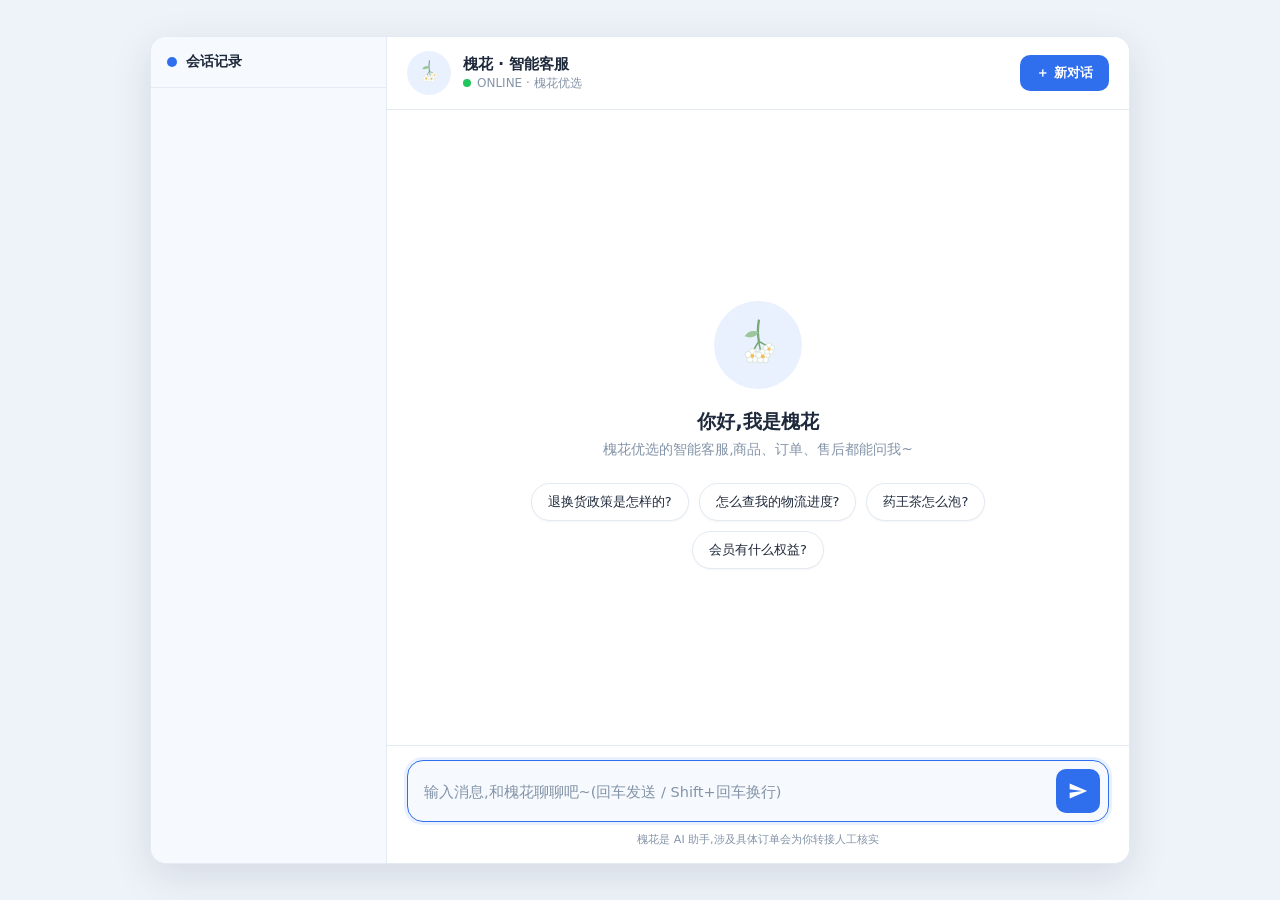
==== commit 6a1dad0f: "style: UI 全面切换为医疗信任蓝主题，品牌图标更换为槐花花簇 - 13 个静态页面统一新视觉：医疗蓝主色、1px 细边框、柔和阴影、圆角组件、无衬线字体，移除像素风硬阴影与网格背景 - fav" ====
--- a/app/static/index.html
+++ b/app/static/index.html
@@ -4,178 +4,123 @@
   <meta charset="utf-8" />
   <meta name="viewport" content="width=device-width, initial-scale=1" />
   <title>槐花优选 · 智能客服</title>
-  <link rel="icon" href="data:image/svg+xml,<svg xmlns='http://www.w3.org/2000/svg' viewBox='0 0 16 16' shape-rendering='crispEdges'><rect x='7' y='1' width='2' height='1' fill='%233e5c30'/><rect x='6' y='2' width='4' height='3' fill='%235e8c4a'/><rect x='5' y='5' width='6' height='1' fill='%23c0392b'/><rect x='4' y='6' width='8' height='7' fill='%235e8c4a'/><rect x='3' y='7' width='1' height='5' fill='%235e8c4a'/><rect x='12' y='7' width='1' height='5' fill='%235e8c4a'/><rect x='5' y='13' width='6' height='1' fill='%235e8c4a'/><rect x='5' y='7' width='1' height='2' fill='%23a8c686'/><rect x='6' y='6' width='1' height='1' fill='%23a8c686'/></svg>" />
+  <link rel="icon" href="data:image/svg+xml,<svg xmlns='http://www.w3.org/2000/svg' viewBox='0 0 64 64'><rect width='64' height='64' rx='14' fill='%232f6fed'/><g transform='translate(32 33)'><circle cx='0' cy='-6.6' r='5' fill='%23fff'/><circle cx='6.3' cy='-2' r='5' fill='%23fff'/><circle cx='3.9' cy='5.4' r='5' fill='%23fff'/><circle cx='-3.9' cy='5.4' r='5' fill='%23fff'/><circle cx='-6.3' cy='-2' r='5' fill='%23fff'/><circle r='3' fill='%23f5bd4f'/></g></svg>" />
   <style>
-    :root {
-      --ink: #2b2632;
-      --fur: #ff9f57;
-      --coral: #ff7a59;
-      --cream: #fff6e6;
-      --paper: #fffaf0;
-      --muted: #9b8f86;
-      --error: #d6455a;
-      --online: #5fcf6a;
-      --shadow: 4px 4px 0 var(--ink);
-      --shadow-sm: 3px 3px 0 var(--ink);
-      --shadow-lg: 8px 8px 0 var(--ink);
+    /* ===== 方案A · 医疗信任蓝(参考 shadcn/ui / HuggingChat / Dify) ===== */
+    html {
+      --bg: #eef3f9; --surface: #ffffff; --surface-2: #f6f9fd; --border: #e3eaf3;
+      --text: #1e293b; --muted: #8494a8; --error: #dc4a5e; --online: #22c55e;
+      --primary: #2f6fed; --primary-contrast: #ffffff; --primary-soft: #eaf1fe;
+      --tag-bg: #eaf1fe; --tag-text: #2f6fed;
+      --user-bubble: #2f6fed; --user-text: #ffffff; --bot-bubble: #ffffff;
+      --radius-lg: 16px; --radius: 14px; --radius-sm: 10px;
+      --shadow-sm: 0 1px 2px rgba(30,41,59,.05);
+      --shadow: 0 2px 8px rgba(30,41,59,.07);
+      --shadow-lg: 0 12px 40px rgba(30,41,59,.12);
     }
     * { box-sizing: border-box; }
-    img, svg { image-rendering: pixelated; }
     html, body { height: 100%; margin: 0; }
     body {
-      font-family: ui-monospace, "SF Mono", "Cascadia Mono", Consolas,
-        "PingFang SC", "Microsoft YaHei", monospace;
-      color: var(--ink);
-      display: flex;
-      justify-content: center;
-      align-items: center;
-      background-color: #f7d9a8;
-      background-image:
-        linear-gradient(rgba(43,38,50,0.05) 2px, transparent 2px),
-        linear-gradient(90deg, rgba(43,38,50,0.05) 2px, transparent 2px);
-      background-size: 24px 24px;
-    }
+      font-family: "PingFang SC", "Microsoft YaHei", "Segoe UI", system-ui, -apple-system, sans-serif;
+      color: var(--text);
+      background: var(--bg);
+      display: flex; justify-content: center; align-items: center;
+      transition: background .2s ease;
+    }
+    svg { shape-rendering: auto; }
+    @media (prefers-reduced-motion: reduce) { * { animation: none !important; } }
     .app {
-      width: 100%;
-      max-width: 980px;
-      height: 100dvh;
-      display: flex;
-      flex-direction: row;
-      background: var(--cream);
-      overflow: hidden;
+      width: 100%; max-width: 980px; height: 100dvh;
+      display: flex; background: var(--surface); overflow: hidden;
     }
     .main { flex: 1; min-width: 0; display: flex; flex-direction: column; }
     @media (min-width: 780px) {
-      .app {
-        height: min(90dvh, 860px);
-        border: 4px solid var(--ink);
-        box-shadow: var(--shadow-lg);
-      }
-    }
-
-    /* ---------- ch07:会话侧栏(多会话切换,验收长对话记忆用) ---------- */
+      .app { height: min(92dvh, 880px); border: 1px solid var(--border);
+             border-radius: var(--radius-lg); box-shadow: var(--shadow-lg); }
+    }
+
+    /* ---------- 会话侧栏 ---------- */
     #sidebar {
-      flex: none;
-      width: 224px;
-      display: flex;
-      flex-direction: column;
-      border-right: 4px solid var(--ink);
-      background: var(--paper);
+      flex: none; width: 236px; display: flex; flex-direction: column;
+      background: var(--surface-2); border-right: 1px solid var(--border);
     }
     @media (max-width: 779px) { #sidebar { display: none; } }
     .sb-head {
-      padding: 14px 12px;
-      border-bottom: 4px solid var(--ink);
-      background: var(--fur);
-      font-weight: 700; font-size: 13px; letter-spacing: 1px;
-    }
-    #conv-list { flex: 1; overflow-y: auto; padding: 10px; display: flex; flex-direction: column; gap: 8px; }
-    #conv-list::-webkit-scrollbar { width: 10px; }
-    #conv-list::-webkit-scrollbar-thumb { background: var(--fur); border: 2px solid var(--paper); }
+      padding: 16px; display: flex; align-items: center; gap: 9px;
+      border-bottom: 1px solid var(--border);
+      font-weight: 700; font-size: 14px;
+    }
+    .sb-head::before {
+      content: ""; width: 10px; height: 10px; border-radius: 50%;
+      background: var(--primary); flex: none;
+    }
+    #conv-list { flex: 1; overflow-y: auto; padding: 10px; display: flex; flex-direction: column; gap: 6px; }
     .conv-item {
-      text-align: left;
-      border: 3px solid var(--ink);
-      background: var(--cream);
-      padding: 8px 9px;
-      cursor: pointer;
-      font-family: inherit;
-      color: var(--ink);
-      box-shadow: 2px 2px 0 var(--ink);
-      transition: transform .06s steps(1), box-shadow .06s steps(1), background .06s;
-    }
-    .conv-item:hover { background: #ffedd6; }
-    .conv-item:active { transform: translate(2px, 2px); box-shadow: none; }
-    .conv-item.active { background: var(--fur); transform: translate(2px, 2px); box-shadow: none; }
-    .conv-item .ci-top { font-size: 12px; font-weight: 700; display: flex; align-items: center; gap: 6px; }
+      text-align: left; border: 1px solid transparent; background: transparent;
+      padding: 10px 12px; border-radius: var(--radius); cursor: pointer;
+      font-family: inherit; color: var(--text); transition: background .15s ease, border-color .15s ease;
+    }
+    .conv-item:hover { background: var(--primary-soft); }
+    .conv-item.active { background: var(--primary-soft); border-color: var(--primary); }
+    .conv-item .ci-top { font-size: 13px; font-weight: 600; display: flex; align-items: center; gap: 6px; }
     .conv-item .ci-sum {
-      font-size: 9px; font-weight: 700; color: #fff; background: var(--coral);
-      border: 1px solid var(--ink); padding: 0 4px; letter-spacing: .5px;
+      font-size: 10px; font-weight: 600; color: var(--tag-text); background: var(--tag-bg);
+      padding: 1px 7px; border-radius: 999px; letter-spacing: .5px; flex: none;
     }
     .conv-item .ci-preview {
-      font-size: 11px; color: var(--muted); margin-top: 3px;
+      font-size: 12px; color: var(--muted); margin-top: 3px;
       overflow: hidden; text-overflow: ellipsis; white-space: nowrap;
     }
-    .sb-empty { font-size: 11.5px; color: var(--muted); text-align: center; padding: 18px 6px; }
+    .sb-empty { font-size: 12px; color: var(--muted); text-align: center; padding: 18px 6px; }
 
     /* ---------- header ---------- */
     header {
-      display: flex;
-      align-items: center;
-      gap: 12px;
-      padding: 14px 16px;
-      border-bottom: 4px solid var(--ink);
-      background: var(--fur);
+      display: flex; align-items: center; gap: 12px; padding: 14px 20px;
+      border-bottom: 1px solid var(--border); background: var(--surface);
     }
     .avatar {
-      flex: none;
-      border: 3px solid var(--ink);
-      background: var(--paper);
-      box-shadow: var(--shadow-sm);
-    }
-    .avatar.lg { width: 46px; height: 46px; padding: 4px; }
-    .avatar.sm { width: 34px; height: 34px; padding: 3px; box-shadow: 2px 2px 0 var(--ink); }
+      flex: none; border-radius: 50%; background: var(--primary-soft);
+      display: grid; place-items: center; overflow: hidden;
+    }
+    .avatar.lg { width: 44px; height: 44px; padding: 8px; }
+    .avatar.sm { width: 32px; height: 32px; padding: 5px; }
     .avatar svg { width: 100%; height: 100%; display: block; }
-    .head-meta { display: flex; flex-direction: column; line-height: 1.35; }
-    .head-meta .name { font-weight: 700; font-size: 15px; letter-spacing: .5px; }
-    .head-meta .status { font-size: 11px; color: #6b5b48; display: flex; align-items: center; gap: 6px; }
-    .dot-online { width: 8px; height: 8px; background: var(--online); border: 2px solid var(--ink); }
+    .head-meta { display: flex; flex-direction: column; line-height: 1.4; }
+    .head-meta .name { font-weight: 700; font-size: 15px; }
+    .head-meta .status { font-size: 12px; color: var(--muted); display: flex; align-items: center; gap: 6px; }
+    .dot-online { width: 8px; height: 8px; border-radius: 50%; background: var(--online); }
     header .spacer { flex: 1; }
     #new-chat {
-      border: 3px solid var(--ink);
-      background: var(--paper);
-      color: var(--ink);
-      padding: 8px 12px;
-      font-family: inherit;
-      font-size: 12px;
-      font-weight: 700;
-      cursor: pointer;
+      border: none; background: var(--primary); color: var(--primary-contrast);
+      padding: 9px 16px; font-family: inherit; font-size: 13px; font-weight: 600;
+      border-radius: var(--radius-sm); cursor: pointer;
+      transition: filter .15s ease, transform .1s ease;
+    }
+    #new-chat:hover { filter: brightness(1.08); }
+    #new-chat:active { transform: scale(.97); }
+
+    /* ---------- messages ---------- */
+    #messages { flex: 1; overflow-y: auto; padding: 22px 20px 8px; display: flex; flex-direction: column; gap: 16px; }
+    .row { display: flex; gap: 10px; animation: pop .18s ease; }
+    .row.user { justify-content: flex-end; align-items: flex-end; }
+    .row.bot { justify-content: flex-start; align-items: flex-start; }
+    @keyframes pop { from { transform: translateY(6px); opacity: .5; } to { transform: translateY(0); opacity: 1; } }
+
+    .bubble {
+      max-width: 74%; padding: 12px 16px; border-radius: var(--radius);
+      line-height: 1.7; font-size: 14.5px; white-space: pre-wrap; word-break: break-word;
       box-shadow: var(--shadow-sm);
-      transition: transform .06s steps(1), box-shadow .06s steps(1);
-    }
-    #new-chat:hover { background: #fff; }
-    #new-chat:active { transform: translate(3px, 3px); box-shadow: none; }
-
-    /* ---------- messages ---------- */
-    #messages {
-      flex: 1;
-      overflow-y: auto;
-      padding: 20px 18px 6px;
-      display: flex;
-      flex-direction: column;
-      gap: 16px;
-    }
-    #messages::-webkit-scrollbar { width: 12px; }
-    #messages::-webkit-scrollbar-track { background: transparent; }
-    #messages::-webkit-scrollbar-thumb { background: var(--fur); border: 3px solid var(--cream); }
-
-    .row { display: flex; align-items: flex-end; gap: 10px; animation: pop .12s steps(2); }
-    .row.user { justify-content: flex-end; }
-    .row.bot { justify-content: flex-start; }
-    @keyframes pop { from { transform: translateY(6px); } to { transform: translateY(0); } }
-
-    .bubble {
-      max-width: 74%;
-      padding: 11px 14px;
-      border: 3px solid var(--ink);
-      line-height: 1.65;
-      font-size: 14.5px;
-      white-space: pre-wrap;
-      word-break: break-word;
-      box-shadow: var(--shadow-sm);
-    }
-    .row.bot .bubble { background: var(--paper); color: var(--ink); }
-    .row.user .bubble { background: var(--coral); color: #fff; }
-    .bubble.error { background: #ffe3e6; color: var(--error); }
+    }
+    .row.bot .bubble { background: var(--bot-bubble); color: var(--text); border: 1px solid var(--border); border-bottom-left-radius: 6px; }
+    .row.user .bubble { background: var(--user-bubble); color: var(--user-text); border-bottom-right-radius: 6px; }
+    .bubble.error { background: #fde8ea; color: var(--error); }
+
     .tool-badges { display: flex; flex-direction: column; gap: 4px; margin-bottom: 6px; }
     .tool-badges:empty { display: none; }
     .tool-badge {
-      align-self: flex-start;
-      font-size: 12px;
-      color: var(--muted);
-      background: rgba(0,0,0,.05);
-      border: 1px dashed var(--muted);
-      padding: 1px 7px;
-      border-radius: 999px;
+      align-self: flex-start; font-size: 12px; color: var(--muted);
+      background: var(--surface-2); border: 1px solid var(--border);
+      padding: 2px 9px; border-radius: 999px;
     }
     /* markdown 渲染(仅 bot 气泡文本区) */
     .bubble-text { white-space: normal; }
@@ -189,261 +134,199 @@
     .bubble-text ul, .bubble-text ol { margin: 6px 0; padding-left: 20px; }
     .bubble-text li { margin: 2px 0; }
     .bubble-text code {
-      background: rgba(0,0,0,.06); padding: 1px 5px; border-radius: 4px;
+      background: rgba(125,135,150,.14); padding: 1px 5px; border-radius: 5px;
       font-family: ui-monospace, Menlo, Consolas, monospace; font-size: 13px;
     }
     .bubble-text pre {
-      background: rgba(0,0,0,.06); padding: 8px 10px; border-radius: 6px;
+      background: rgba(125,135,150,.12); padding: 9px 11px; border-radius: var(--radius-sm);
       overflow-x: auto; margin: 8px 0;
     }
     .bubble-text pre code { background: none; padding: 0; }
     .bubble-text table { border-collapse: collapse; margin: 8px 0; font-size: 13px; }
-    .bubble-text th, .bubble-text td {
-      border: 1px solid var(--muted); padding: 4px 8px; text-align: left;
-    }
-    .bubble-text th { background: rgba(0,0,0,.05); font-weight: 700; }
-    .bubble-text hr { border: none; border-top: 2px dashed var(--muted); margin: 10px 0; }
-    .bubble-text a { color: var(--coral); text-decoration: underline; }
+    .bubble-text th, .bubble-text td { border: 1px solid var(--border); padding: 4px 9px; text-align: left; }
+    .bubble-text th { background: var(--surface-2); font-weight: 600; }
+    .bubble-text hr { border: none; border-top: 1px solid var(--border); margin: 10px 0; }
+    .bubble-text a { color: var(--primary); text-decoration: none; }
+    .bubble-text a:hover { text-decoration: underline; }
     .bubble-text strong { font-weight: 700; }
     .bubble-text blockquote {
-      margin: 6px 0; padding: 2px 10px; border-left: 3px solid var(--muted); color: var(--muted);
-    }
-
-    /* ---------- ch04:可点引用角标 + 来源浮层 ---------- */
+      margin: 6px 0; padding: 2px 12px; border-left: 3px solid var(--primary); color: var(--muted);
+    }
+
+    /* ---------- 引用角标 + 来源浮层 ---------- */
     .cite {
-      cursor: pointer;
-      color: var(--coral);
-      font-weight: 700;
-      font-size: 11px;
-      vertical-align: super;
-      line-height: 0;
-      padding: 0 1px;
-      border-bottom: 2px solid var(--coral);
-      user-select: none;
-    }
-    .cite:hover { background: var(--coral); color: #fff; }
+      cursor: pointer; color: var(--primary); font-weight: 600; font-size: 11px;
+      vertical-align: super; line-height: 0; padding: 0 2px; border-radius: 3px; user-select: none;
+    }
+    .cite:hover { background: var(--primary); color: var(--primary-contrast); }
     .cite-pop {
-      position: fixed;
-      z-index: 50;
-      background: var(--paper);
-      border: 3px solid var(--ink);
-      box-shadow: var(--shadow);
-      padding: 10px 12px;
-      font-size: 13px;
-      line-height: 1.55;
-      max-height: 50vh;
-      overflow-y: auto;
+      position: fixed; z-index: 50;
+      background: var(--surface); border: 1px solid var(--border);
+      border-radius: var(--radius); box-shadow: var(--shadow-lg);
+      padding: 12px 14px; font-size: 13px; line-height: 1.55;
+      max-height: 50vh; overflow-y: auto;
     }
     .cite-pop-path {
-      font-weight: 700; font-size: 12px; color: var(--coral);
-      border-bottom: 2px dashed var(--muted); padding-bottom: 5px; margin-bottom: 6px;
+      font-weight: 600; font-size: 12px; color: var(--primary);
+      border-bottom: 1px solid var(--border); padding-bottom: 6px; margin-bottom: 6px;
       word-break: break-word;
     }
-    .cite-pop-q { font-weight: 700; margin-bottom: 4px; }
-    .cite-pop-a { color: var(--ink); white-space: pre-wrap; word-break: break-word; }
+    .cite-pop-q { font-weight: 600; margin-bottom: 4px; }
+    .cite-pop-a { color: var(--text); white-space: pre-wrap; word-break: break-word; }
     .cite-pop-meta { margin-top: 7px; font-size: 11px; color: var(--muted); }
 
-    /* ---------- ch04:每段回答满意度反馈(👍/👎) ---------- */
+    /* ---------- 满意度反馈 ---------- */
     .feedback { display: flex; align-items: center; gap: 8px; margin-top: 10px; }
     .fb-btn {
-      border: 2px solid var(--ink);
-      background: var(--paper);
-      color: var(--ink);
-      width: 32px; height: 28px;
-      display: grid; place-items: center;
-      font-size: 14px; line-height: 1; padding: 0;
-      font-family: inherit;
-      cursor: pointer;
-      box-shadow: 2px 2px 0 var(--ink);
-      transition: transform .06s steps(1), box-shadow .06s steps(1), background .06s;
-    }
-    .fb-btn:hover:not(:disabled) { background: #ffedd6; }
-    .fb-btn:active:not(:disabled) { transform: translate(2px, 2px); box-shadow: none; }
-    .fb-btn.active { background: var(--coral); color: #fff; transform: translate(2px, 2px); box-shadow: none; }
+      border: 1px solid var(--border); background: var(--surface); color: var(--muted);
+      width: 32px; height: 28px; border-radius: var(--radius-sm);
+      display: grid; place-items: center; font-size: 14px; line-height: 1; padding: 0;
+      font-family: inherit; cursor: pointer; transition: all .15s ease;
+    }
+    .fb-btn:hover:not(:disabled) { color: var(--primary); border-color: var(--primary); }
+    .fb-btn.active { background: var(--primary); border-color: var(--primary); color: var(--primary-contrast); }
     .fb-btn.dim { opacity: .4; }
     .fb-btn:disabled { cursor: default; }
-    .fb-btn svg { width: 18px; height: 18px; display: block; image-rendering: auto; }
-    .fb-done { font-size: 11px; color: var(--muted); letter-spacing: .3px; }
-
-    /* typing indicator (blocky) */
-    .typing { display: inline-flex; gap: 5px; padding: 3px 1px; }
-    .typing span {
-      width: 8px; height: 8px; background: var(--coral);
-      animation: blink 1s steps(2) infinite;
-    }
+    .fb-btn svg { width: 16px; height: 16px; display: block; }
+    .fb-done { font-size: 11px; color: var(--muted); }
+
+    /* typing indicator */
+    .typing { display: inline-flex; gap: 5px; padding: 4px 1px; }
+    .typing span { width: 7px; height: 7px; border-radius: 50%; background: var(--primary); animation: blink 1s ease infinite; }
     .typing span:nth-child(2) { animation-delay: .2s; }
     .typing span:nth-child(3) { animation-delay: .4s; }
-    @keyframes blink { 0%, 50% { opacity: 1; } 50.01%, 100% { opacity: .25; } }
+    @keyframes blink { 0%, 50% { opacity: 1; } 50.01%, 100% { opacity: .3; } }
 
     /* ---------- empty state ---------- */
     .empty {
-      margin: auto;
-      text-align: center;
-      display: flex;
-      flex-direction: column;
-      align-items: center;
-      gap: 6px;
-      padding: 20px 12px;
-      animation: pop .16s steps(3);
+      margin: auto; text-align: center; display: flex; flex-direction: column;
+      align-items: center; gap: 6px; padding: 20px 12px; animation: pop .2s ease;
     }
     .empty .mascot {
-      width: 96px; height: 96px; padding: 10px;
-      border: 4px solid var(--ink);
-      background: var(--paper);
-      box-shadow: var(--shadow);
-      margin-bottom: 12px;
-    }
-    .empty .mascot svg { width: 100%; height: 100%; display: block; }
-    .empty h1 { font-size: 18px; margin: 0; font-weight: 700; letter-spacing: 1px; }
-    .empty p { margin: 0; color: var(--muted); font-size: 13px; }
-    .chips { display: flex; flex-wrap: wrap; gap: 10px; justify-content: center; margin-top: 18px; max-width: 440px; }
+      width: 88px; height: 88px; padding: 0; border: none; border-radius: 50%;
+      background: var(--primary-soft); display: grid; place-items: center; margin-bottom: 14px;
+    }
+    .empty .mascot svg { width: 56px; height: 56px; display: block; }
+    .empty h1 { font-size: 19px; margin: 0; font-weight: 700; }
+    .empty p { margin: 0; color: var(--muted); font-size: 13.5px; }
+    .chips { display: flex; flex-wrap: wrap; gap: 10px; justify-content: center; margin-top: 18px; max-width: 460px; }
     .chip {
-      border: 3px solid var(--ink);
-      background: var(--paper);
-      color: var(--ink);
-      padding: 9px 14px;
-      font-family: inherit;
-      font-size: 12.5px;
-      cursor: pointer;
-      box-shadow: var(--shadow-sm);
-      transition: transform .06s steps(1), box-shadow .06s steps(1), background .06s;
-    }
-    .chip:hover { background: #ffedd6; }
-    .chip:active { transform: translate(3px, 3px); box-shadow: none; }
-
-    /* ---------- ch05:actions 帧 - 转人工/建工单两独立按钮 ---------- */
+      border: 1px solid var(--border); background: var(--surface); color: var(--text);
+      padding: 9px 16px; font-family: inherit; font-size: 13px; border-radius: 999px;
+      cursor: pointer; box-shadow: var(--shadow-sm); transition: all .15s ease;
+    }
+    .chip:hover { border-color: var(--primary); color: var(--primary); }
+    .chip:active { transform: scale(.97); }
+
+    /* ---------- actions ---------- */
     .action-bar { display: flex; gap: 10px; margin-top: 12px; flex-wrap: wrap; }
     .action-btn {
-      border: 3px solid var(--ink);
-      background: var(--paper);
-      color: var(--ink);
-      padding: 8px 14px;
-      font-family: inherit;
-      font-size: 12.5px;
-      cursor: pointer;
-      box-shadow: var(--shadow-sm);
-      transition: transform .06s steps(1), box-shadow .06s steps(1), background .06s;
-    }
-    .action-btn:hover:not(:disabled) { background: #ffedd6; }
-    .action-btn:active:not(:disabled) { transform: translate(3px, 3px); box-shadow: none; }
-    .action-btn:disabled { background: #e8dcc8; color: var(--muted); cursor: not-allowed; }
-
-    /* ---------- ch05:建工单表单弹窗 ---------- */
+      border: 1px solid var(--primary); background: var(--surface); color: var(--primary);
+      padding: 8px 16px; font-family: inherit; font-size: 13px; font-weight: 600;
+      border-radius: var(--radius-sm); cursor: pointer; transition: all .15s ease;
+    }
+    .action-btn:hover:not(:disabled) { background: var(--primary-soft); }
+    .action-btn:active:not(:disabled) { transform: scale(.97); }
+    .action-btn:disabled { background: var(--surface-2); color: var(--muted); border-color: var(--border); cursor: not-allowed; }
+
+    /* ---------- 弹窗 ---------- */
     .modal-mask {
-      position: fixed; inset: 0; z-index: 50;
-      background: rgba(43, 38, 50, .45);
-      display: none; align-items: center; justify-content: center;
-      padding: 20px;
+      position: fixed; inset: 0; z-index: 50; background: rgba(15, 23, 42, .45);
+      display: none; align-items: center; justify-content: center; padding: 20px;
     }
     .modal-mask.open { display: flex; }
     .ticket-modal {
-      width: 100%; max-width: 420px;
-      background: var(--paper);
-      border: 4px solid var(--ink);
-      box-shadow: var(--shadow-lg);
-      padding: 20px;
-    }
-    .ticket-modal h3 { margin: 0 0 4px; font-size: 16px; color: var(--ink); }
-    .ticket-modal .sub { margin: 0 0 16px; font-size: 12px; color: var(--muted); }
+      width: 100%; max-width: 420px; background: var(--surface);
+      border-radius: var(--radius-lg); box-shadow: var(--shadow-lg); padding: 24px;
+    }
+    .ticket-modal h3 { margin: 0 0 4px; font-size: 17px; color: var(--text); }
+    .ticket-modal .sub { margin: 0 0 18px; font-size: 12.5px; color: var(--muted); }
     .ticket-field { margin-bottom: 14px; }
-    .ticket-field label { display: block; font-size: 12.5px; margin-bottom: 6px; color: var(--ink); }
+    .ticket-field label { display: block; font-size: 13px; margin-bottom: 6px; color: var(--text); font-weight: 500; }
     .ticket-field label .req { color: var(--error); }
     .ticket-field select,
     .ticket-field textarea {
-      width: 100%; font-family: inherit; font-size: 13px; color: var(--ink);
-      border: 3px solid var(--ink); background: var(--cream);
-      padding: 9px 10px; box-shadow: var(--shadow-sm);
+      width: 100%; font-family: inherit; font-size: 13.5px; color: var(--text);
+      border: 1px solid var(--border); background: var(--surface-2);
+      padding: 10px 12px; border-radius: var(--radius-sm); transition: border-color .15s ease;
     }
     .ticket-field textarea { resize: vertical; min-height: 88px; }
     .ticket-field select:focus,
-    .ticket-field textarea:focus { outline: none; background: #fff; }
+    .ticket-field textarea:focus { outline: none; border-color: var(--primary); background: var(--surface); }
     .ticket-err { color: var(--error); font-size: 12px; min-height: 16px; margin: -6px 0 10px; }
     .modal-actions { display: flex; gap: 10px; justify-content: flex-end; }
     .modal-actions button {
-      border: 3px solid var(--ink); font-family: inherit; font-size: 13px;
-      padding: 9px 16px; cursor: pointer; box-shadow: var(--shadow-sm);
-    }
-    .modal-actions .cancel { background: var(--paper); color: var(--ink); }
-    .modal-actions .cancel:hover { background: #ffedd6; }
-    .modal-actions .submit { background: var(--coral); color: #fff; }
-    .modal-actions .submit:hover:not(:disabled) { background: #ff6a45; }
-    .modal-actions button:active:not(:disabled) { transform: translate(3px, 3px); box-shadow: none; }
-    .modal-actions .submit:disabled { background: #e8dcc8; color: var(--muted); cursor: not-allowed; }
-    /* ch06:退款表单只读订单号输入框 */
+      border: 1px solid var(--border); font-family: inherit; font-size: 13.5px; font-weight: 600;
+      padding: 9px 18px; border-radius: var(--radius-sm); cursor: pointer;
+      background: var(--surface); color: var(--text); transition: all .15s ease;
+    }
+    .modal-actions .cancel:hover { background: var(--surface-2); }
+    .modal-actions .submit { background: var(--primary); border-color: var(--primary); color: var(--primary-contrast); }
+    .modal-actions .submit:hover:not(:disabled) { filter: brightness(1.08); }
+    .modal-actions button:active:not(:disabled) { transform: scale(.97); }
+    .modal-actions .submit:disabled { background: var(--surface-2); color: var(--muted); border-color: var(--border); cursor: not-allowed; }
     .ticket-field input {
-      width: 100%; font-family: inherit; font-size: 13px; color: var(--muted);
-      border: 3px solid var(--ink); background: #efe6d4;
-      padding: 9px 10px; box-shadow: var(--shadow-sm);
-    }
-    /* ch06:订单选择器卡片(interrupt 缺订单号时聊天流里点选) */
+      width: 100%; font-family: inherit; font-size: 13.5px; color: var(--muted);
+      border: 1px solid var(--border); background: var(--surface-2);
+      padding: 10px 12px; border-radius: var(--radius-sm);
+    }
+    /* 订单选择器卡片 */
     .order-cards { display: flex; flex-direction: column; gap: 8px; margin-top: 10px; }
     .order-card {
-      text-align: left; border: 3px solid var(--ink); background: var(--cream);
-      padding: 9px 11px; cursor: pointer; box-shadow: var(--shadow-sm);
-      font-family: inherit; color: var(--ink);
-    }
-    .order-card:hover:not(:disabled) { background: #ffedd6; }
-    .order-card:active:not(:disabled) { transform: translate(3px, 3px); box-shadow: none; }
+      text-align: left; border: 1px solid var(--border); background: var(--surface-2);
+      padding: 10px 13px; border-radius: var(--radius-sm); cursor: pointer;
+      font-family: inherit; color: var(--text); transition: all .15s ease;
+    }
+    .order-card:hover:not(:disabled) { border-color: var(--primary); }
     .order-card:disabled { cursor: not-allowed; opacity: .55; }
-    .order-card.picked { background: #ffe0b3; opacity: 1; }
-    .order-card .oc-top { font-size: 13px; font-weight: 700; }
+    .order-card.picked { border-color: var(--primary); background: var(--primary-soft); opacity: 1; }
+    .order-card .oc-top { font-size: 13px; font-weight: 600; }
     .order-card .oc-mid { font-size: 12.5px; margin-top: 2px; }
     .order-card .oc-bot { font-size: 11.5px; color: var(--muted); margin-top: 2px; }
 
-    /* ---------- ch08:工单预览确认卡(interrupt confirm_ticket) ---------- */
+    /* 工单预览确认卡 */
     .ticket-confirm {
-      border: 3px solid var(--ink); background: var(--cream);
-      padding: 10px 12px; margin-top: 10px; box-shadow: var(--shadow-sm);
-    }
-    .ticket-confirm .tc-title { font-size: 13px; font-weight: 700; margin-bottom: 6px; }
+      border: 1px solid var(--border); background: var(--surface-2);
+      border-radius: var(--radius-sm); padding: 12px 14px; margin-top: 10px;
+    }
+    .ticket-confirm .tc-title { font-size: 13px; font-weight: 600; margin-bottom: 6px; }
     .ticket-confirm .tc-row { font-size: 12.5px; margin-top: 3px; display: flex; gap: 6px; }
     .ticket-confirm .tc-label { color: var(--muted); flex: none; }
     .ticket-confirm .tc-btns { display: flex; gap: 8px; margin-top: 10px; }
-    .ticket-confirm .tc-cancel { background: var(--paper); }
+    .ticket-confirm .tc-cancel { background: var(--surface); }
     .ticket-confirm.decided { opacity: .75; }
 
     /* ---------- composer ---------- */
-    footer { padding: 14px 16px 16px; border-top: 4px solid var(--ink); background: var(--cream); }
+    footer { padding: 14px 20px 16px; border-top: 1px solid var(--border); background: var(--surface); }
     .composer {
-      display: flex;
-      align-items: flex-end;
-      gap: 10px;
-      background: var(--paper);
-      border: 3px solid var(--ink);
-      padding: 8px 8px 8px 14px;
-      box-shadow: var(--shadow);
-    }
+      display: flex; align-items: flex-end; gap: 10px;
+      background: var(--surface-2); border: 1.5px solid var(--border);
+      border-radius: var(--radius-lg); padding: 8px 8px 8px 16px;
+      transition: border-color .15s ease, box-shadow .15s ease;
+    }
+    .composer:focus-within { border-color: var(--primary); box-shadow: 0 0 0 3px var(--primary-soft); }
     #input {
-      flex: 1;
-      resize: none;
-      border: none;
-      background: transparent;
-      padding: 8px 0;
-      font-size: 14.5px;
-      font-family: inherit;
-      line-height: 1.5;
-      max-height: 128px;
-      color: var(--ink);
+      flex: 1; resize: none; border: none; background: transparent;
+      padding: 9px 0; font-size: 14.5px; font-family: inherit; line-height: 1.5;
+      max-height: 128px; color: var(--text);
     }
     #input:focus { outline: none; }
     #input::placeholder { color: var(--muted); }
     #send {
-      flex: none;
-      width: 44px; height: 44px;
-      border: 3px solid var(--ink);
-      background: var(--coral);
-      color: #fff;
-      cursor: pointer;
-      display: grid;
-      place-items: center;
-      box-shadow: var(--shadow-sm);
-      transition: transform .06s steps(1), box-shadow .06s steps(1);
-    }
-    #send:hover:not(:disabled) { background: #ff8b6d; }
-    #send:active:not(:disabled) { transform: translate(3px, 3px); box-shadow: none; }
-    #send:disabled { background: #d8cbc0; cursor: not-allowed; box-shadow: none; }
-    #send svg { width: 22px; height: 22px; display: block; }
-    .foot-note { text-align: center; color: var(--muted); font-size: 11px; margin: 10px 0 0; letter-spacing: .3px; }
+      flex: none; width: 44px; height: 44px; border: none;
+      border-radius: var(--radius-sm); background: var(--primary); color: var(--primary-contrast);
+      cursor: pointer; display: grid; place-items: center;
+      transition: filter .15s ease, transform .1s ease;
+    }
+    #send:hover:not(:disabled) { filter: brightness(1.1); }
+    #send:active:not(:disabled) { transform: scale(.94); }
+    #send:disabled { background: var(--border); cursor: not-allowed; }
+    #send svg { width: 20px; height: 20px; display: block; }
+    .foot-note { text-align: center; color: var(--muted); font-size: 11px; margin: 10px 0 0; }
+
+    ::-webkit-scrollbar { width: 8px; height: 8px; }
+    ::-webkit-scrollbar-thumb { background: var(--border); border-radius: 4px; }
+    ::-webkit-scrollbar-thumb:hover { background: var(--muted); }
   </style>
 </head>
 <body>
@@ -469,12 +352,7 @@
       <div class="composer">
         <textarea id="input" rows="1" placeholder="输入消息,和槐花聊聊吧~(回车发送 / Shift+回车换行)"></textarea>
         <button id="send" type="button" aria-label="发送">
-          <svg viewBox="0 0 16 16" shape-rendering="crispEdges" fill="currentColor">
-            <rect x="2" y="7" width="8" height="2"/><rect x="8" y="5" width="2" height="2"/>
-            <rect x="8" y="9" width="2" height="2"/><rect x="10" y="3" width="2" height="2"/>
-            <rect x="10" y="11" width="2" height="2"/><rect x="12" y="1" width="2" height="2"/>
-            <rect x="12" y="13" width="2" height="2"/>
-          </svg>
+          <svg viewBox="0 0 24 24" fill="currentColor"><path d="M2.01 21 23 12 2.01 3 2 10l15 2-15 2z"/></svg>
         </button>
       </div>
       <p class="foot-note">槐花是 AI 助手,涉及具体订单会为你转接人工核实</p>
@@ -539,17 +417,16 @@
     const SESSION_KEY = "mewhelp_session_id";      // 稳定用户标识,作 user_id
     const CONV_KEY = "mewhelp_conversation_id";     // 当前会话 id,由后端 done 帧回传
     const SUGGESTIONS = ["退换货政策是怎样的?", "怎么查我的物流进度?", "药王茶怎么泡?", "会员有什么权益?"];
-    const GOURD_SVG =
-      '<svg viewBox="0 0 16 16" shape-rendering="crispEdges">' +
-      '<rect x="7" y="1" width="2" height="1" fill="#3e5c30"/>' +
-      '<rect x="6" y="2" width="4" height="3" fill="#5e8c4a"/>' +
-      '<rect x="5" y="5" width="6" height="1" fill="#c0392b"/>' +
-      '<rect x="4" y="6" width="8" height="7" fill="#5e8c4a"/>' +
-      '<rect x="3" y="7" width="1" height="5" fill="#5e8c4a"/>' +
-      '<rect x="12" y="7" width="1" height="5" fill="#5e8c4a"/>' +
-      '<rect x="5" y="13" width="6" height="1" fill="#5e8c4a"/>' +
-      '<rect x="5" y="7" width="1" height="2" fill="#a8c686"/>' +
-      '<rect x="6" y="6" width="1" height="1" fill="#a8c686"/>' +
+            const GOURD_SVG =
+      '<svg viewBox="0 0 64 64" xmlns="http://www.w3.org/2000/svg" role="img" aria-label="槐花" style="image-rendering:auto">' +
+      '<path d="M33 4 C31.5 12 31.5 20 33 28" fill="none" stroke="#78a878" stroke-width="2.6" stroke-linecap="round"/>' +
+      '<path d="M32.6 17.5 C26.5 14.6 20.4 16.4 16.6 22 C22.7 24.7 29.2 23.1 32.6 18.4 Z" fill="#9cc79c"/>' +
+      '<path d="M33 28 C30.5 31.5 27.4 36 26 41" fill="none" stroke="#78a878" stroke-width="1.8" stroke-linecap="round"/>' +
+      '<path d="M33 28 C33.5 33 34.6 38 36.8 42" fill="none" stroke="#78a878" stroke-width="1.8" stroke-linecap="round"/>' +
+      '<path d="M33 28 C36 29.5 40.2 31.6 43 33.4" fill="none" stroke="#78a878" stroke-width="1.8" stroke-linecap="round"/>' +
+      '<g transform="translate(25.5 44.5)"><g fill="#fff" stroke="#d3e0cf" stroke-width="1"><circle cx="0" cy="-4.8" r="3.6"/><circle cx="4.56" cy="-1.48" r="3.6"/><circle cx="2.82" cy="3.88" r="3.6"/><circle cx="-2.82" cy="3.88" r="3.6"/><circle cx="-4.56" cy="-1.48" r="3.6"/></g><circle r="2.2" fill="#f5bd4f"/></g>' +
+      '<g transform="translate(37.5 45)"><g fill="#fff" stroke="#d3e0cf" stroke-width="1"><circle cx="0" cy="-4.8" r="3.6"/><circle cx="4.56" cy="-1.48" r="3.6"/><circle cx="2.82" cy="3.88" r="3.6"/><circle cx="-2.82" cy="3.88" r="3.6"/><circle cx="-4.56" cy="-1.48" r="3.6"/></g><circle r="2.2" fill="#f5bd4f"/></g>' +
+      '<g transform="translate(44.5 36.5) scale(.8)"><g fill="#fff" stroke="#d3e0cf" stroke-width="1"><circle cx="0" cy="-4.8" r="3.6"/><circle cx="4.56" cy="-1.48" r="3.6"/><circle cx="2.82" cy="3.88" r="3.6"/><circle cx="-2.82" cy="3.88" r="3.6"/><circle cx="-4.56" cy="-1.48" r="3.6"/></g><circle r="2.2" fill="#f5bd4f"/></g>' +
       "</svg>";
     // 点赞/点踩大拇指(矢量填充,fill=currentColor:平时 ink、点亮时随按钮变白)
     const THUMB_UP_SVG =
